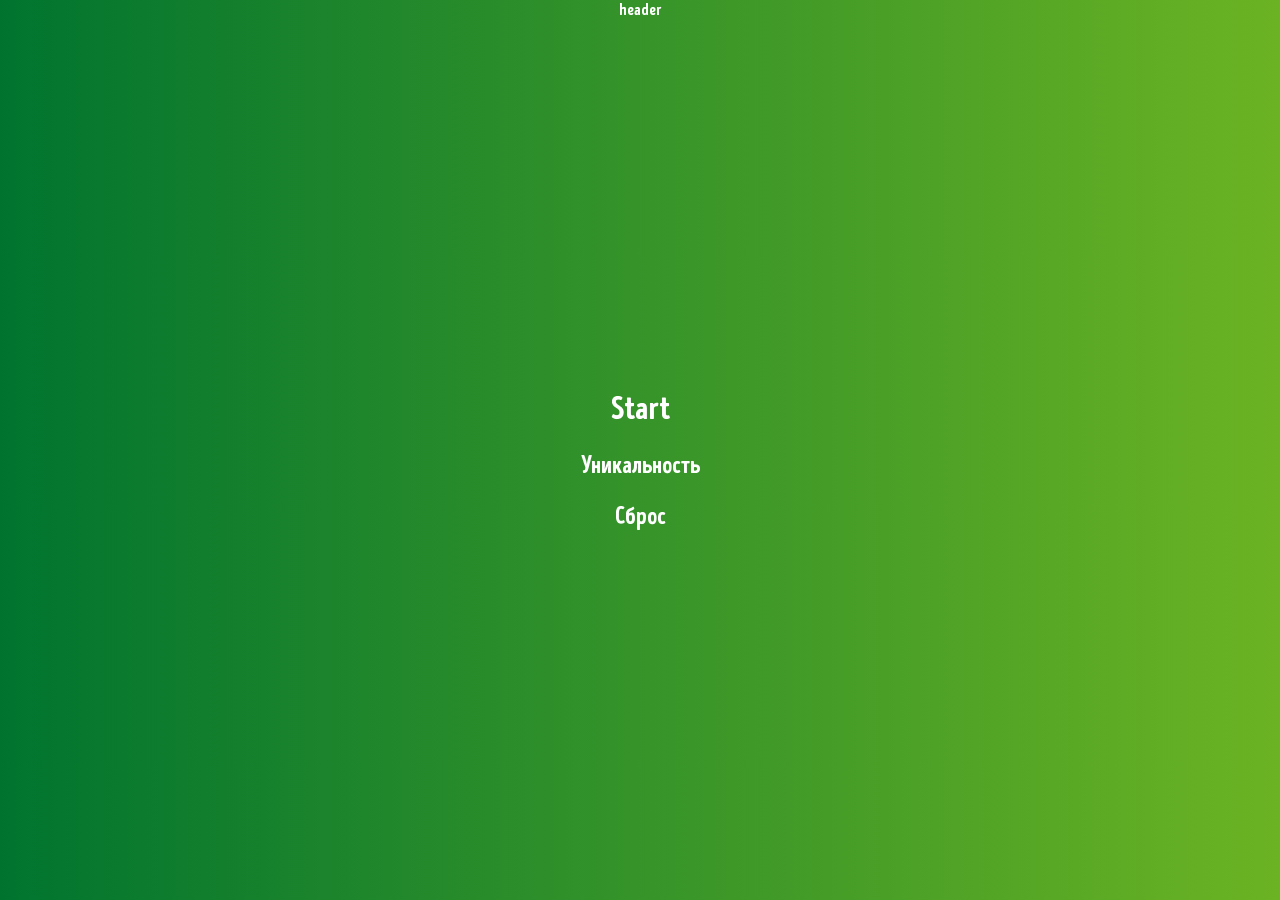
==== index.html @ 031769d1 "init" ====
<!doctype html>
<html lang="ru">
  <head>
    <meta charset="utf-8" />
    <link rel="icon" type="image/x-icon" href="./assets/img/favicon.ico" />
    <meta name="theme-color" content="#3ead5a" />
    <meta name="description" content="Dirol dental care мятные вкусы с заботой о полости рта" />
    <meta http-equiv="X-UA-Compatible" content="IE=edge" />
    <meta name="viewport" content="width=device-width, initial-scale=1.0" />
    <link rel="stylesheet" href="./assets/css/styles.min.css" />
    <title>Включи вкус Dirol</title>
  </head>
  <body class="body">
    <main class="main">
      <header class="header">header</header>
      <div class="container" style="margin: auto">
        <h1 style="margin: auto" onclick="window.quiz.set('imageVibe', 'Отличный вайб')">Start</h1>
        <h2 style="margin: auto" onclick="window.quiz.set('unique', true)">Уникальность</h2>
        <h2 style="margin: auto" onclick="window.quiz.reset()">Сброс</h2>
      </div>
    </main>

    <script src="./assets/js/scripts.js" type="module"></script>
  </body>
</html>
---- assets/css/styles.min.css ----
:root{--font: "intro-head-h-base-regular", sans-serif;--montserrat: "montserrat-regular", sans-serif;--white: #ffffff;--black: #282828;--grey: #898989;--red: #95282a;--invalid: #ff002b;--green: #3ead5a;--green-light: #92d051}@font-face{font-family:"intro-head-h-base-regular";src:url("../fonts/intro-head-h-base-regular.woff2") format("woff2"),url("../fonts/intro-head-h-base-regular.woff") format("woff");font-weight:normal;font-style:normal}@font-face{font-family:"montserrat-regular";src:url("../fonts/montserrat-regular.woff2") format("woff2"),url("../fonts/montserrat-regular.woff") format("woff");font-weight:400;font-style:normal}:root{font-synthesis:none;text-rendering:optimizeLegibility;-webkit-font-smoothing:antialiased;-moz-osx-font-smoothing:grayscale;outline:none;-webkit-tap-highlight-color:rgba(0,0,0,0);-webkit-backface-visibility:hidden;backface-visibility:hidden}*,*:before,*:after{padding:0;margin:0;-webkit-box-sizing:border-box;box-sizing:border-box}html{height:100%}body{-ms-scroll-chaining:none;overscroll-behavior:none;-webkit-overflow-scrolling:auto;position:relative;width:100%;height:100%;background:-webkit-gradient(linear, left top, right top, from(#00742f), to(#6bb323));background:linear-gradient(90deg, #00742f, #6bb323);color:var(--white);font-family:var(--font);font-weight:400;overflow-x:hidden;overflow-y:auto}html,body{-ms-touch-action:manipulation;touch-action:manipulation;-ms-scroll-chaining:none;overscroll-behavior:contain}.main{display:-webkit-box;display:-ms-flexbox;display:flex;-webkit-box-orient:vertical;-webkit-box-direction:normal;-ms-flex-direction:column;flex-direction:column;-webkit-box-pack:center;-ms-flex-pack:center;justify-content:center;-webkit-box-align:center;-ms-flex-align:center;align-items:center;-ms-flex-line-pack:center;align-content:center;height:auto;min-height:100%;margin:0 auto;position:relative;overflow:hidden;z-index:1}img{display:block;-o-object-fit:cover;object-fit:cover;-webkit-user-select:none;-moz-user-select:none;-ms-user-select:none;user-select:none}button{position:relative;border:none;cursor:pointer;background:none;color:inherit;-webkit-transition:.3s;transition:.3s}button:disabled{cursor:auto;pointer-events:none;opacity:.2}ul,ol,menu{list-style:none}a{color:inherit;text-decoration:none}.green{color:var(--green)}.green-light{color:var(--green-light)}.red{color:var(--red)}.container{display:-webkit-box;display:-ms-flexbox;display:flex;position:relative;width:100%;-webkit-box-orient:vertical;-webkit-box-direction:normal;-ms-flex-direction:column;flex-direction:column;-webkit-box-pack:start;-ms-flex-pack:start;justify-content:flex-start;-webkit-box-align:start;-ms-flex-align:start;align-items:flex-start;-ms-flex-line-pack:start;align-content:flex-start;gap:20px}
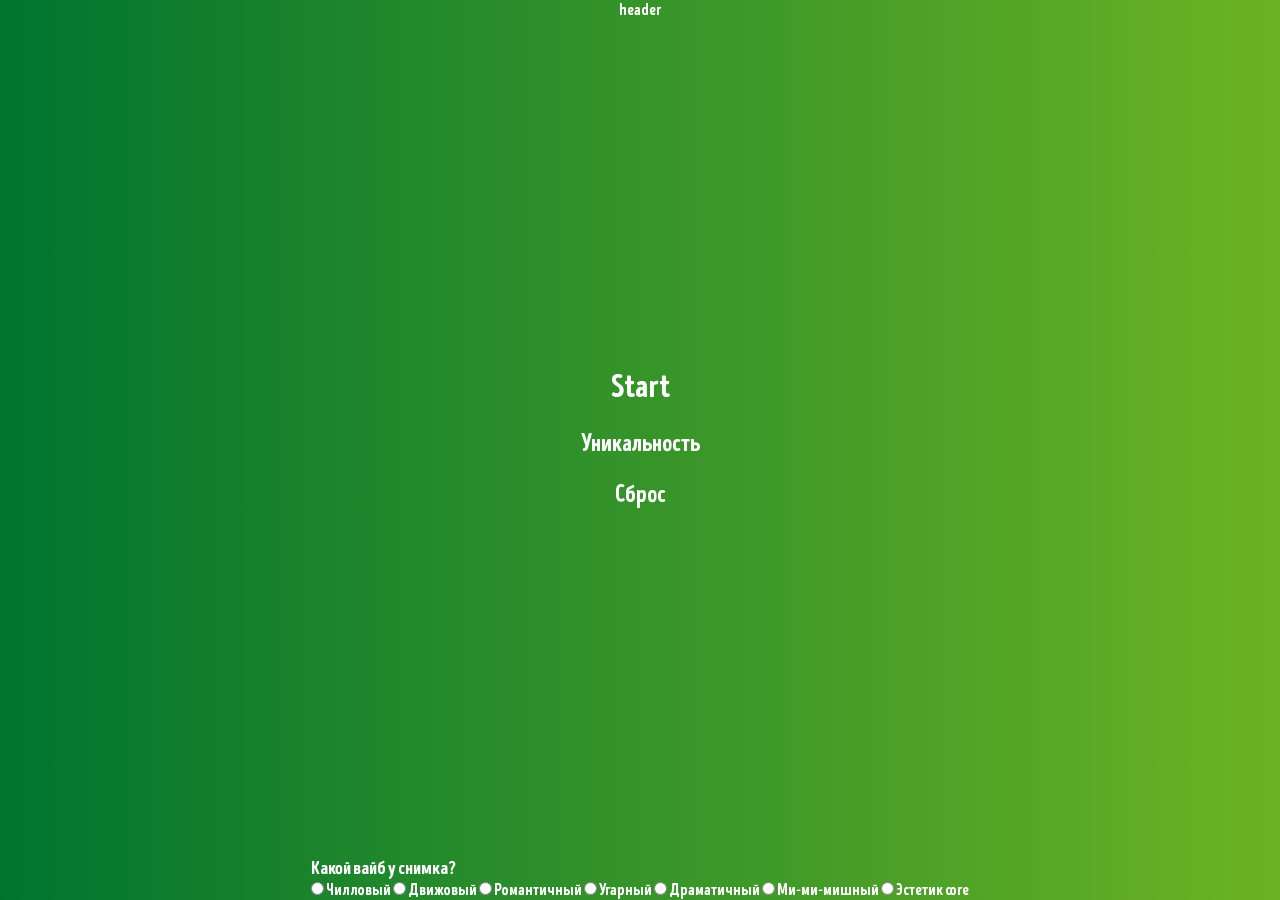
==== commit 2ab8ce43: "add quiz api documentation" ====
--- a/index.html
+++ b/index.html
@@ -18,6 +18,44 @@
         <h2 style="margin: auto" onclick="window.quiz.set('unique', true)">Уникальность</h2>
         <h2 style="margin: auto" onclick="window.quiz.reset()">Сброс</h2>
       </div>
+      <form class="quiz-question">
+        <h3>Какой вайб у снимка?</h3>
+
+        <label class="quiz-option">
+          <input type="radio" name="imageVibe" value="чилловый" onchange="window.quiz.set('imageVibe', this.value)" />
+          Чилловый
+        </label>
+
+        <label class="quiz-option">
+          <input type="radio" name="imageVibe" value="движовый" onchange="window.quiz.set('imageVibe', this.value)" />
+          Движовый
+        </label>
+
+        <label class="quiz-option">
+          <input type="radio" name="imageVibe" value="романтичный" onchange="window.quiz.set('imageVibe', this.value)" />
+          Романтичный
+        </label>
+
+        <label class="quiz-option">
+          <input type="radio" name="imageVibe" value="угарный" onchange="window.quiz.set('imageVibe', this.value)" />
+          Угарный
+        </label>
+
+        <label class="quiz-option">
+          <input type="radio" name="imageVibe" value="драматичный" onchange="window.quiz.set('imageVibe', this.value)" />
+          Драматичный
+        </label>
+
+        <label class="quiz-option">
+          <input type="radio" name="imageVibe" value="ми-ми-мишный" onchange="window.quiz.set('imageVibe', this.value)" />
+          Ми-ми-мишный
+        </label>
+
+        <label class="quiz-option">
+          <input type="radio" name="imageVibe" value="эстетик core" onchange="window.quiz.set('imageVibe', this.value)" />
+          Эстетик core
+        </label>
+      </form>
     </main>
 
     <script src="./assets/js/scripts.js" type="module"></script>
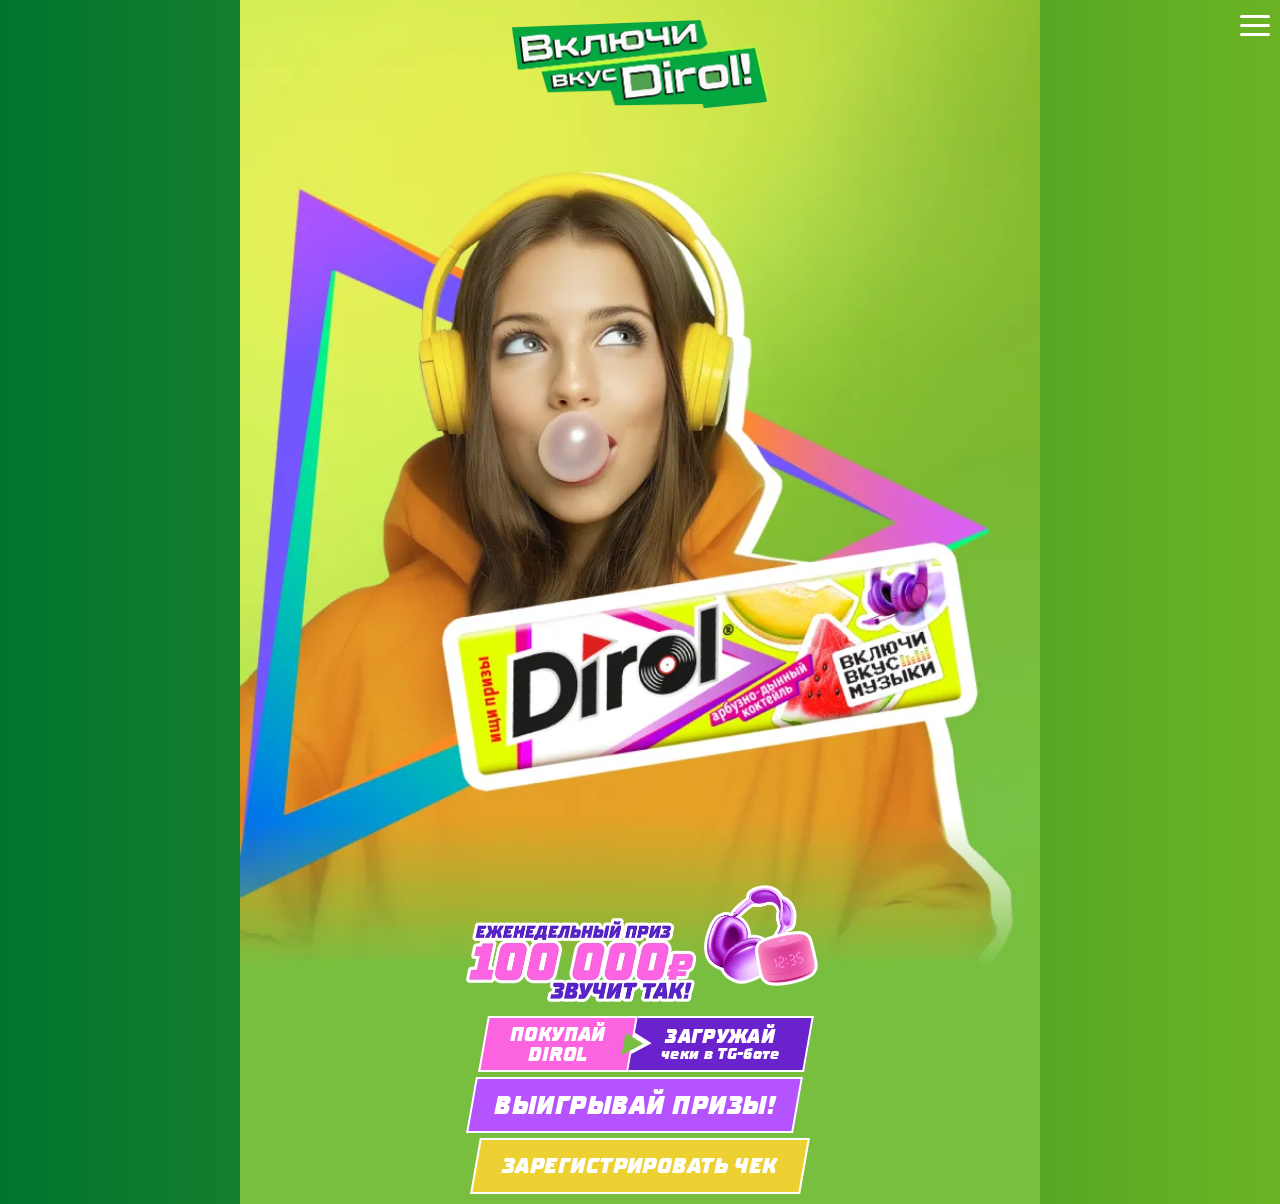
==== commit db03becf: "add main page" ====
--- a/index.html
+++ b/index.html
@@ -11,51 +11,53 @@
     <title>Включи вкус Dirol</title>
   </head>
   <body class="body">
+    <!--BURGER-->
+    <button class="burger">
+      <span>Меню бургер</span>
+    </button>
+
+    <nav class="navigation">
+      <header class="header" data-header>
+        <a href="./" class="logo"><img src="./assets/img/svg/logo.svg" alt="Dirol logo" /></a>
+        <h2 class="header-title">Меню</h2>
+      </header>
+      <ul class="menu">
+        <li><a href="./create-treck" class="menu__link">Сделать трек из фото</a></li>
+        <li><a href="#" class="menu__link">Загрузить чек</a></li>
+        <li><a href="./lk" class="menu__link">Личный кабинет</a></li>
+        <li><a href="./about" class="menu__link">Об акции</a></li>
+        <li><a href="./prizes" class="menu__link">Призы</a></li>
+        <li><a href="./winners" class="menu__link">Победители</a></li>
+        <li><a href="./help" class="menu__link">Помощь</a></li>
+      </ul>
+    </nav>
+
     <main class="main">
-      <header class="header">header</header>
-      <div class="container" style="margin: auto">
-        <h1 style="margin: auto" onclick="window.quiz.set('imageVibe', 'Отличный вайб')">Start</h1>
-        <h2 style="margin: auto" onclick="window.quiz.set('unique', true)">Уникальность</h2>
-        <h2 style="margin: auto" onclick="window.quiz.reset()">Сброс</h2>
-      </div>
-      <form class="quiz-question">
-        <h3>Какой вайб у снимка?</h3>
+      <section class="section section--hero">
+        <div class="container">
+          <div class="hero-images">
+            <h1 hidden>Включи вкус Dirol</h1>
+            <img src="./assets/img/hero/hero-title.webp" alt="Dirol title" class="hero-images__title" />
+            <img src="./assets/img/hero/hero-subtitle.webp" alt="Dirol title" class="hero-images__subtitle" />
+            <img src="./assets/img/hero/headphones.webp" alt="Dirol title" class="hero-images__headphones" />
+          </div>
 
-        <label class="quiz-option">
-          <input type="radio" name="imageVibe" value="чилловый" onchange="window.quiz.set('imageVibe', this.value)" />
-          Чилловый
-        </label>
-
-        <label class="quiz-option">
-          <input type="radio" name="imageVibe" value="движовый" onchange="window.quiz.set('imageVibe', this.value)" />
-          Движовый
-        </label>
-
-        <label class="quiz-option">
-          <input type="radio" name="imageVibe" value="романтичный" onchange="window.quiz.set('imageVibe', this.value)" />
-          Романтичный
-        </label>
-
-        <label class="quiz-option">
-          <input type="radio" name="imageVibe" value="угарный" onchange="window.quiz.set('imageVibe', this.value)" />
-          Угарный
-        </label>
-
-        <label class="quiz-option">
-          <input type="radio" name="imageVibe" value="драматичный" onchange="window.quiz.set('imageVibe', this.value)" />
-          Драматичный
-        </label>
-
-        <label class="quiz-option">
-          <input type="radio" name="imageVibe" value="ми-ми-мишный" onchange="window.quiz.set('imageVibe', this.value)" />
-          Ми-ми-мишный
-        </label>
-
-        <label class="quiz-option">
-          <input type="radio" name="imageVibe" value="эстетик core" onchange="window.quiz.set('imageVibe', this.value)" />
-          Эстетик core
-        </label>
-      </form>
+          <div class="hero-buttons">
+            <a href="#" class="hero-button hero-button--pink">
+              <b>Покупай<br />dirol</b>
+            </a>
+            <a href="#" class="hero-button hero-button--blue">
+              <span><b>Загружай</b><br />чеки в TG-боте</span>
+            </a>
+            <a href="#" class="hero-button hero-button--viola">
+              <strong>Выигрывай призы!</strong>
+            </a>
+            <a href="#" class="hero-button hero-button--yellow">
+              <strong>Зарегистрировать чек</strong>
+            </a>
+          </div>
+        </div>
+      </section>
     </main>
 
     <script src="./assets/js/scripts.js" type="module"></script>
--- a/assets/css/styles.min.css
+++ b/assets/css/styles.min.css
@@ -1 +1 @@
-:root{--font: "intro-head-h-base-regular", sans-serif;--montserrat: "montserrat-regular", sans-serif;--white: #ffffff;--black: #282828;--grey: #898989;--red: #95282a;--invalid: #ff002b;--green: #3ead5a;--green-light: #92d051}@font-face{font-family:"intro-head-h-base-regular";src:url("../fonts/intro-head-h-base-regular.woff2") format("woff2"),url("../fonts/intro-head-h-base-regular.woff") format("woff");font-weight:normal;font-style:normal}@font-face{font-family:"montserrat-regular";src:url("../fonts/montserrat-regular.woff2") format("woff2"),url("../fonts/montserrat-regular.woff") format("woff");font-weight:400;font-style:normal}:root{font-synthesis:none;text-rendering:optimizeLegibility;-webkit-font-smoothing:antialiased;-moz-osx-font-smoothing:grayscale;outline:none;-webkit-tap-highlight-color:rgba(0,0,0,0);-webkit-backface-visibility:hidden;backface-visibility:hidden}*,*:before,*:after{padding:0;margin:0;-webkit-box-sizing:border-box;box-sizing:border-box}html{height:100%}body{-ms-scroll-chaining:none;overscroll-behavior:none;-webkit-overflow-scrolling:auto;position:relative;width:100%;height:100%;background:-webkit-gradient(linear, left top, right top, from(#00742f), to(#6bb323));background:linear-gradient(90deg, #00742f, #6bb323);color:var(--white);font-family:var(--font);font-weight:400;overflow-x:hidden;overflow-y:auto}html,body{-ms-touch-action:manipulation;touch-action:manipulation;-ms-scroll-chaining:none;overscroll-behavior:contain}.main{display:-webkit-box;display:-ms-flexbox;display:flex;-webkit-box-orient:vertical;-webkit-box-direction:normal;-ms-flex-direction:column;flex-direction:column;-webkit-box-pack:center;-ms-flex-pack:center;justify-content:center;-webkit-box-align:center;-ms-flex-align:center;align-items:center;-ms-flex-line-pack:center;align-content:center;height:auto;min-height:100%;margin:0 auto;position:relative;overflow:hidden;z-index:1}img{display:block;-o-object-fit:cover;object-fit:cover;-webkit-user-select:none;-moz-user-select:none;-ms-user-select:none;user-select:none}button{position:relative;border:none;cursor:pointer;background:none;color:inherit;-webkit-transition:.3s;transition:.3s}button:disabled{cursor:auto;pointer-events:none;opacity:.2}ul,ol,menu{list-style:none}a{color:inherit;text-decoration:none}.green{color:var(--green)}.green-light{color:var(--green-light)}.red{color:var(--red)}.container{display:-webkit-box;display:-ms-flexbox;display:flex;position:relative;width:100%;-webkit-box-orient:vertical;-webkit-box-direction:normal;-ms-flex-direction:column;flex-direction:column;-webkit-box-pack:start;-ms-flex-pack:start;justify-content:flex-start;-webkit-box-align:start;-ms-flex-align:start;align-items:flex-start;-ms-flex-line-pack:start;align-content:flex-start;gap:20px}+:root{--font: 'intro-head-h-base-regular', sans-serif;--montserrat: 'montserrat-regular', sans-serif;--supermolot: 'supermolot', sans-serif;--white: #ffffff;--black: #282828;--grey: #898989;--red: #95282a;--invalid: #ff002b;--green: #3ead5a;--green-light: #92d051;--green-gradient: linear-gradient(90deg, #00742f, #6bb323)}@font-face{font-family:"intro-head-h-base-regular";src:url("../fonts/intro-head-h-base-regular.woff2") format("woff2"),url("../fonts/intro-head-h-base-regular.woff") format("woff");font-weight:normal;font-style:normal}@font-face{font-family:"montserrat-regular";src:url("../fonts/montserrat-regular.woff2") format("woff2"),url("../fonts/montserrat-regular.woff") format("woff");font-weight:400;font-style:normal}@font-face{font-family:"supermolot";src:url("../fonts/supermolot.woff2") format("woff2"),url("../fonts/supermolot.woff") format("woff");font-weight:900;font-style:normal}:root{font-synthesis:none;text-rendering:optimizeLegibility;-webkit-font-smoothing:antialiased;-moz-osx-font-smoothing:grayscale;outline:none;-webkit-tap-highlight-color:rgba(0,0,0,0);-webkit-backface-visibility:hidden;backface-visibility:hidden}*,*:before,*:after{padding:0;margin:0;-webkit-box-sizing:border-box;box-sizing:border-box}html{height:100%}body{-ms-scroll-chaining:none;overscroll-behavior:none;-webkit-overflow-scrolling:auto;position:relative;width:100%;height:100%;background:var(--green-gradient);color:var(--white);font-family:var(--font);font-weight:400;overflow-x:hidden;overflow-y:auto}html,body{-ms-touch-action:manipulation;touch-action:manipulation;-ms-scroll-chaining:none;overscroll-behavior:contain}.main{display:-webkit-box;display:-ms-flexbox;display:flex;-webkit-box-orient:vertical;-webkit-box-direction:normal;-ms-flex-direction:column;flex-direction:column;-webkit-box-pack:center;-ms-flex-pack:center;justify-content:center;-webkit-box-align:center;-ms-flex-align:center;align-items:center;-ms-flex-line-pack:center;align-content:center;height:auto;min-height:100%;margin:0 auto;position:relative;overflow:hidden;z-index:1}img{display:block;-o-object-fit:cover;object-fit:cover;-webkit-user-select:none;-moz-user-select:none;-ms-user-select:none;user-select:none}button{position:relative;border:none;cursor:pointer;background:none;color:inherit;-webkit-transition:.3s;transition:.3s}button:disabled{cursor:auto;pointer-events:none;opacity:.2}ul,ol,menu{list-style:none}a{color:inherit;text-decoration:none}.green{color:var(--green)}.green-light{color:var(--green-light)}.red{color:var(--red)}.section{display:block;width:100%;overflow:hidden}.container{display:-webkit-box;display:-ms-flexbox;display:flex;position:relative;width:100%;-webkit-box-orient:vertical;-webkit-box-direction:normal;-ms-flex-direction:column;flex-direction:column;-webkit-box-pack:start;-ms-flex-pack:start;justify-content:flex-start;-webkit-box-align:start;-ms-flex-align:start;align-items:flex-start;-ms-flex-line-pack:start;align-content:flex-start;gap:20px}h1{font-family:var(--supermolot);font-weight:900}.burger{display:-webkit-box;display:-ms-flexbox;display:flex;position:fixed;right:10px;top:10px;-webkit-box-pack:center;-ms-flex-pack:center;justify-content:center;-webkit-box-align:center;-ms-flex-align:center;align-items:center;-ms-flex-line-pack:center;align-content:center;width:30px;height:30px;font-size:0px;z-index:11}.burger span,.burger:before,.burger:after{width:100%;position:absolute;height:3px;border-radius:3px;background:var(--white);-webkit-transition:.6s;transition:.6s;opacity:1;z-index:1;will-change:transform}.burger:before,.burger:after{content:""}.burger span{-webkit-transform:translate(0px, 0px);-ms-transform:translate(0px, 0px);transform:translate(0px, 0px)}.burger:before{-webkit-transform:translate(0px, -9px) rotate(0deg);-ms-transform:translate(0px, -9px) rotate(0deg);transform:translate(0px, -9px) rotate(0deg)}.burger:after{-webkit-transform:translate(0px, 9px) rotate(0deg);-ms-transform:translate(0px, 9px) rotate(0deg);transform:translate(0px, 9px) rotate(0deg)}.burger.open span{-webkit-transform:translate(20px, 0px);-ms-transform:translate(20px, 0px);transform:translate(20px, 0px);opacity:0}.burger.open:before{width:70%;-webkit-transform:translate(0px, 0px) rotate(45deg);-ms-transform:translate(0px, 0px) rotate(45deg);transform:translate(0px, 0px) rotate(45deg)}.burger.open:after{width:70%;-webkit-transform:translate(0px, 0px) rotate(-45deg);-ms-transform:translate(0px, 0px) rotate(-45deg);transform:translate(0px, 0px) rotate(-45deg)}.header{display:-webkit-box;display:-ms-flexbox;display:flex;position:relative;top:0px;width:100%;-ms-flex-wrap:wrap;flex-wrap:wrap;-webkit-box-pack:center;-ms-flex-pack:center;justify-content:center;-webkit-box-align:center;-ms-flex-align:center;align-items:center;-ms-flex-line-pack:center;align-content:center;padding:40px 20px 0px 20px}.header:after{content:"";display:block;width:60px;height:40px;background:url("../img/svg/header-right.svg") no-repeat center center/cover;margin-left:auto}.logo{display:block;width:60px;height:auto;margin-right:auto}.logo img{width:50px;margin:auto}.header-title{font-size:30px;line-height:1.1;text-transform:uppercase;padding-top:.1em}.navigation{display:-webkit-box;display:-ms-flexbox;display:flex;-webkit-box-orient:vertical;-webkit-box-direction:normal;-ms-flex-direction:column;flex-direction:column;position:fixed;-webkit-box-align:start;-ms-flex-align:start;align-items:flex-start;width:100%;height:100vh;overflow-x:hidden;overflow-y:auto;scrollbar-width:none;-ms-overflow-style:none;top:0px;right:0px;background:var(--green-gradient);-webkit-transition:opacity .4s ease-in-out .3s;transition:opacity .4s ease-in-out .3s;padding:0px;z-index:0;opacity:0;pointer-events:none;z-index:10}.navigation .header{position:sticky}.navigation::-webkit-scrollbar{width:0px;height:0px;display:none}.navigation.open{opacity:1;pointer-events:all;-webkit-transition:opacity .4s ease-in-out 0s;transition:opacity .4s ease-in-out 0s}.menu{display:-webkit-box;display:-ms-flexbox;display:flex;z-index:2;padding:20px 20px 80px 20px;margin:auto;width:100%;height:auto;-ms-flex-wrap:nowrap;flex-wrap:nowrap;-webkit-box-orient:vertical;-webkit-box-direction:normal;-ms-flex-direction:column;flex-direction:column;-webkit-box-pack:center;-ms-flex-pack:center;justify-content:center;-webkit-box-align:center;-ms-flex-align:center;align-items:center;-ms-flex-line-pack:center;align-content:center;gap:20px;-webkit-transition:.6s;transition:.6s}.menu li{will-change:transform;-webkit-transition:.5s ease-out;transition:.5s ease-out;-webkit-transform:translate(0px, 50px);-ms-transform:translate(0px, 50px);transform:translate(0px, 50px);opacity:0}.menu li .menu__link{font-size:24px;text-align:center;text-transform:uppercase}.open .menu li{-webkit-transform:translate(0px, 0px);-ms-transform:translate(0px, 0px);transform:translate(0px, 0px);opacity:1}.open .menu li:nth-child(2){-webkit-transition:.5s ease-out .1s;transition:.5s ease-out .1s}.open .menu li:nth-child(3){-webkit-transition:.5s ease-out .15s;transition:.5s ease-out .15s}.open .menu li:nth-child(4){-webkit-transition:.5s ease-out .2s;transition:.5s ease-out .2s}.open .menu li:nth-child(5){-webkit-transition:.5s ease-out .25s;transition:.5s ease-out .25s}.open .menu li:nth-child(6){-webkit-transition:.5s ease-out .3s;transition:.5s ease-out .3s}.open .menu li:nth-child(7){-webkit-transition:.5s ease-out .35s;transition:.5s ease-out .35s}.section--hero{min-height:100svh;max-width:800px;background:#78bf40}.section--hero .container{height:100%;min-height:100svh;gap:0px}.hero-images{display:-webkit-box;display:-ms-flexbox;display:flex;position:relative;width:100%;min-height:70svh;-webkit-box-orient:vertical;-webkit-box-direction:normal;-ms-flex-direction:column;flex-direction:column;-webkit-box-pack:center;-ms-flex-pack:center;justify-content:center;-webkit-box-align:center;-ms-flex-align:center;align-items:center;-ms-flex-line-pack:center;align-content:center;background:url("../img/hero/hero.webp") no-repeat center top/cover}.hero-images:before{content:"";display:block;position:relative;width:100%;padding-top:127%}.hero-images img{position:absolute}.hero-images img.hero-images__title{width:256px;top:20px}.hero-images img.hero-images__subtitle{width:230px;bottom:14px;right:50%;-webkit-transform:translate(56px, 0px);-ms-transform:translate(56px, 0px);transform:translate(56px, 0px)}.hero-images img.hero-images__headphones{width:114px;bottom:30px;left:50%;-webkit-transform:translate(64px, 0px);-ms-transform:translate(64px, 0px);transform:translate(64px, 0px)}.hero-buttons{display:-webkit-box;display:-ms-flexbox;display:flex;position:relative;width:100%;max-width:375px;margin:auto;padding-bottom:10px;-ms-flex-wrap:wrap;flex-wrap:wrap;-webkit-box-pack:center;-ms-flex-pack:center;justify-content:center;-webkit-box-align:center;-ms-flex-align:center;align-items:center;-ms-flex-line-pack:center;align-content:center;gap:5px 0px}.hero-button{display:-webkit-inline-box;display:-ms-inline-flexbox;display:inline-flex;position:relative;width:auto;height:56px;-webkit-box-orient:vertical;-webkit-box-direction:normal;-ms-flex-direction:column;flex-direction:column;-webkit-box-pack:center;-ms-flex-pack:center;justify-content:center;-webkit-box-align:center;-ms-flex-align:center;align-items:center;-ms-flex-line-pack:center;align-content:center;background:#edd132;font-family:var(--supermolot);text-align:center;border:2px solid var(--white);-webkit-transform:skewX(-10deg);-ms-transform:skewX(-10deg);transform:skewX(-10deg)}.hero-button>span,.hero-button>b,.hero-button>strong{position:relative;-webkit-transform:skewX(10deg);-ms-transform:skewX(10deg);transform:skewX(10deg);letter-spacing:.02em}.hero-button span{font-size:16px;line-height:1;text-transform:none}.hero-button b,.hero-button strong{text-transform:uppercase;font-size:20px;line-height:1}.hero-button strong{font-size:22px}.hero-button.hero-button--pink{background:#fc63e1;padding:0px 25px;margin-left:12px}.hero-button.hero-button--blue{background:#6a23cc;padding:0px 28px;border-left:none}.hero-button.hero-button--blue:before{content:"";position:absolute;width:32px;height:24px;left:0px;top:50%;-webkit-transform:translate(-13px, -50%) skewX(17deg);-ms-transform:translate(-13px, -50%) skewX(17deg);transform:translate(-13px, -50%) skewX(17deg);background:url("../img/svg/hero-separator.svg") no-repeat center center/cover}.hero-button.hero-button--viola{background:#b553ff;padding:0px 21px;left:-5px}.hero-button.hero-button--viola strong{font-size:26px}.hero-button.hero-button--yellow{padding:0px 25px}
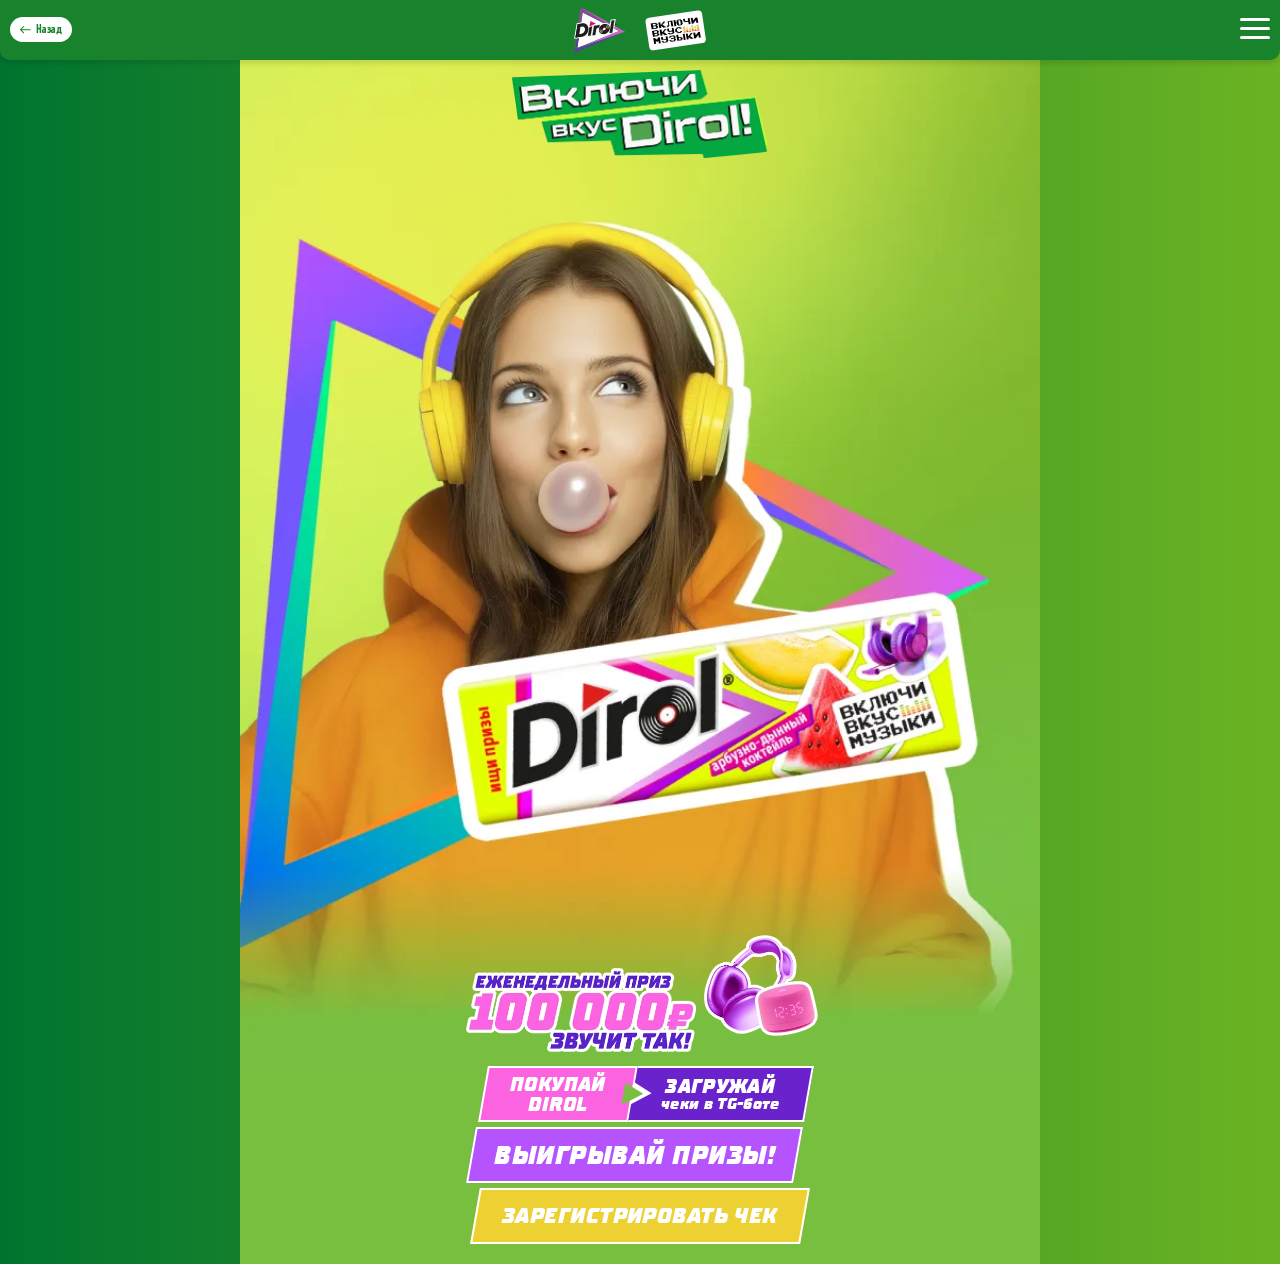
==== commit a9ca7461: "add new header" ====
--- a/index.html
+++ b/index.html
@@ -11,16 +11,18 @@
     <title>Включи вкус Dirol</title>
   </head>
   <body class="body">
-    <!--BURGER-->
-    <button class="burger">
-      <span>Меню бургер</span>
-    </button>
+    <!--PRELOADER-->
+    <div class="preloader"></div>
 
+    <!--HEADER-->
+    <header class="header" data-header>
+      <a href="./" class="go-back"><span>Назад</span></a>
+      <a href="./" class="logo"><img src="./assets/img/svg/logo.svg" alt="Dirol logo" /></a>
+      <a href="./" class="logo"><img src="./assets/img/svg/logo-music.svg" alt="Dirol logo" /></a>
+    </header>
+
+    <!--NAVIGATION-->
     <nav class="navigation">
-      <header class="header" data-header>
-        <a href="./" class="logo"><img src="./assets/img/svg/logo.svg" alt="Dirol logo" /></a>
-        <h2 class="header-title">Меню</h2>
-      </header>
       <ul class="menu">
         <li><a href="./create-treck" class="menu__link">Сделать трек из фото</a></li>
         <li><a href="#" class="menu__link">Загрузить чек</a></li>
@@ -32,6 +34,12 @@
       </ul>
     </nav>
 
+    <!--BURGER BUTTON-->
+    <button class="burger">
+      <span>Меню бургер</span>
+    </button>
+
+    <!--MAIN-->
     <main class="main">
       <section class="section section--hero">
         <div class="container">
--- a/assets/css/styles.min.css
+++ b/assets/css/styles.min.css
@@ -1 +1 @@
-:root{--font: 'intro-head-h-base-regular', sans-serif;--montserrat: 'montserrat-regular', sans-serif;--supermolot: 'supermolot', sans-serif;--white: #ffffff;--black: #282828;--grey: #898989;--red: #95282a;--invalid: #ff002b;--green: #3ead5a;--green-light: #92d051;--green-gradient: linear-gradient(90deg, #00742f, #6bb323)}@font-face{font-family:"intro-head-h-base-regular";src:url("../fonts/intro-head-h-base-regular.woff2") format("woff2"),url("../fonts/intro-head-h-base-regular.woff") format("woff");font-weight:normal;font-style:normal}@font-face{font-family:"montserrat-regular";src:url("../fonts/montserrat-regular.woff2") format("woff2"),url("../fonts/montserrat-regular.woff") format("woff");font-weight:400;font-style:normal}@font-face{font-family:"supermolot";src:url("../fonts/supermolot.woff2") format("woff2"),url("../fonts/supermolot.woff") format("woff");font-weight:900;font-style:normal}:root{font-synthesis:none;text-rendering:optimizeLegibility;-webkit-font-smoothing:antialiased;-moz-osx-font-smoothing:grayscale;outline:none;-webkit-tap-highlight-color:rgba(0,0,0,0);-webkit-backface-visibility:hidden;backface-visibility:hidden}*,*:before,*:after{padding:0;margin:0;-webkit-box-sizing:border-box;box-sizing:border-box}html{height:100%}body{-ms-scroll-chaining:none;overscroll-behavior:none;-webkit-overflow-scrolling:auto;position:relative;width:100%;height:100%;background:var(--green-gradient);color:var(--white);font-family:var(--font);font-weight:400;overflow-x:hidden;overflow-y:auto}html,body{-ms-touch-action:manipulation;touch-action:manipulation;-ms-scroll-chaining:none;overscroll-behavior:contain}.main{display:-webkit-box;display:-ms-flexbox;display:flex;-webkit-box-orient:vertical;-webkit-box-direction:normal;-ms-flex-direction:column;flex-direction:column;-webkit-box-pack:center;-ms-flex-pack:center;justify-content:center;-webkit-box-align:center;-ms-flex-align:center;align-items:center;-ms-flex-line-pack:center;align-content:center;height:auto;min-height:100%;margin:0 auto;position:relative;overflow:hidden;z-index:1}img{display:block;-o-object-fit:cover;object-fit:cover;-webkit-user-select:none;-moz-user-select:none;-ms-user-select:none;user-select:none}button{position:relative;border:none;cursor:pointer;background:none;color:inherit;-webkit-transition:.3s;transition:.3s}button:disabled{cursor:auto;pointer-events:none;opacity:.2}ul,ol,menu{list-style:none}a{color:inherit;text-decoration:none}.green{color:var(--green)}.green-light{color:var(--green-light)}.red{color:var(--red)}.section{display:block;width:100%;overflow:hidden}.container{display:-webkit-box;display:-ms-flexbox;display:flex;position:relative;width:100%;-webkit-box-orient:vertical;-webkit-box-direction:normal;-ms-flex-direction:column;flex-direction:column;-webkit-box-pack:start;-ms-flex-pack:start;justify-content:flex-start;-webkit-box-align:start;-ms-flex-align:start;align-items:flex-start;-ms-flex-line-pack:start;align-content:flex-start;gap:20px}h1{font-family:var(--supermolot);font-weight:900}.burger{display:-webkit-box;display:-ms-flexbox;display:flex;position:fixed;right:10px;top:10px;-webkit-box-pack:center;-ms-flex-pack:center;justify-content:center;-webkit-box-align:center;-ms-flex-align:center;align-items:center;-ms-flex-line-pack:center;align-content:center;width:30px;height:30px;font-size:0px;z-index:11}.burger span,.burger:before,.burger:after{width:100%;position:absolute;height:3px;border-radius:3px;background:var(--white);-webkit-transition:.6s;transition:.6s;opacity:1;z-index:1;will-change:transform}.burger:before,.burger:after{content:""}.burger span{-webkit-transform:translate(0px, 0px);-ms-transform:translate(0px, 0px);transform:translate(0px, 0px)}.burger:before{-webkit-transform:translate(0px, -9px) rotate(0deg);-ms-transform:translate(0px, -9px) rotate(0deg);transform:translate(0px, -9px) rotate(0deg)}.burger:after{-webkit-transform:translate(0px, 9px) rotate(0deg);-ms-transform:translate(0px, 9px) rotate(0deg);transform:translate(0px, 9px) rotate(0deg)}.burger.open span{-webkit-transform:translate(20px, 0px);-ms-transform:translate(20px, 0px);transform:translate(20px, 0px);opacity:0}.burger.open:before{width:70%;-webkit-transform:translate(0px, 0px) rotate(45deg);-ms-transform:translate(0px, 0px) rotate(45deg);transform:translate(0px, 0px) rotate(45deg)}.burger.open:after{width:70%;-webkit-transform:translate(0px, 0px) rotate(-45deg);-ms-transform:translate(0px, 0px) rotate(-45deg);transform:translate(0px, 0px) rotate(-45deg)}.header{display:-webkit-box;display:-ms-flexbox;display:flex;position:relative;top:0px;width:100%;-ms-flex-wrap:wrap;flex-wrap:wrap;-webkit-box-pack:center;-ms-flex-pack:center;justify-content:center;-webkit-box-align:center;-ms-flex-align:center;align-items:center;-ms-flex-line-pack:center;align-content:center;padding:40px 20px 0px 20px}.header:after{content:"";display:block;width:60px;height:40px;background:url("../img/svg/header-right.svg") no-repeat center center/cover;margin-left:auto}.logo{display:block;width:60px;height:auto;margin-right:auto}.logo img{width:50px;margin:auto}.header-title{font-size:30px;line-height:1.1;text-transform:uppercase;padding-top:.1em}.navigation{display:-webkit-box;display:-ms-flexbox;display:flex;-webkit-box-orient:vertical;-webkit-box-direction:normal;-ms-flex-direction:column;flex-direction:column;position:fixed;-webkit-box-align:start;-ms-flex-align:start;align-items:flex-start;width:100%;height:100vh;overflow-x:hidden;overflow-y:auto;scrollbar-width:none;-ms-overflow-style:none;top:0px;right:0px;background:var(--green-gradient);-webkit-transition:opacity .4s ease-in-out .3s;transition:opacity .4s ease-in-out .3s;padding:0px;z-index:0;opacity:0;pointer-events:none;z-index:10}.navigation .header{position:sticky}.navigation::-webkit-scrollbar{width:0px;height:0px;display:none}.navigation.open{opacity:1;pointer-events:all;-webkit-transition:opacity .4s ease-in-out 0s;transition:opacity .4s ease-in-out 0s}.menu{display:-webkit-box;display:-ms-flexbox;display:flex;z-index:2;padding:20px 20px 80px 20px;margin:auto;width:100%;height:auto;-ms-flex-wrap:nowrap;flex-wrap:nowrap;-webkit-box-orient:vertical;-webkit-box-direction:normal;-ms-flex-direction:column;flex-direction:column;-webkit-box-pack:center;-ms-flex-pack:center;justify-content:center;-webkit-box-align:center;-ms-flex-align:center;align-items:center;-ms-flex-line-pack:center;align-content:center;gap:20px;-webkit-transition:.6s;transition:.6s}.menu li{will-change:transform;-webkit-transition:.5s ease-out;transition:.5s ease-out;-webkit-transform:translate(0px, 50px);-ms-transform:translate(0px, 50px);transform:translate(0px, 50px);opacity:0}.menu li .menu__link{font-size:24px;text-align:center;text-transform:uppercase}.open .menu li{-webkit-transform:translate(0px, 0px);-ms-transform:translate(0px, 0px);transform:translate(0px, 0px);opacity:1}.open .menu li:nth-child(2){-webkit-transition:.5s ease-out .1s;transition:.5s ease-out .1s}.open .menu li:nth-child(3){-webkit-transition:.5s ease-out .15s;transition:.5s ease-out .15s}.open .menu li:nth-child(4){-webkit-transition:.5s ease-out .2s;transition:.5s ease-out .2s}.open .menu li:nth-child(5){-webkit-transition:.5s ease-out .25s;transition:.5s ease-out .25s}.open .menu li:nth-child(6){-webkit-transition:.5s ease-out .3s;transition:.5s ease-out .3s}.open .menu li:nth-child(7){-webkit-transition:.5s ease-out .35s;transition:.5s ease-out .35s}.section--hero{min-height:100svh;max-width:800px;background:#78bf40}.section--hero .container{height:100%;min-height:100svh;gap:0px}.hero-images{display:-webkit-box;display:-ms-flexbox;display:flex;position:relative;width:100%;min-height:70svh;-webkit-box-orient:vertical;-webkit-box-direction:normal;-ms-flex-direction:column;flex-direction:column;-webkit-box-pack:center;-ms-flex-pack:center;justify-content:center;-webkit-box-align:center;-ms-flex-align:center;align-items:center;-ms-flex-line-pack:center;align-content:center;background:url("../img/hero/hero.webp") no-repeat center top/cover}.hero-images:before{content:"";display:block;position:relative;width:100%;padding-top:127%}.hero-images img{position:absolute}.hero-images img.hero-images__title{width:256px;top:20px}.hero-images img.hero-images__subtitle{width:230px;bottom:14px;right:50%;-webkit-transform:translate(56px, 0px);-ms-transform:translate(56px, 0px);transform:translate(56px, 0px)}.hero-images img.hero-images__headphones{width:114px;bottom:30px;left:50%;-webkit-transform:translate(64px, 0px);-ms-transform:translate(64px, 0px);transform:translate(64px, 0px)}.hero-buttons{display:-webkit-box;display:-ms-flexbox;display:flex;position:relative;width:100%;max-width:375px;margin:auto;padding-bottom:10px;-ms-flex-wrap:wrap;flex-wrap:wrap;-webkit-box-pack:center;-ms-flex-pack:center;justify-content:center;-webkit-box-align:center;-ms-flex-align:center;align-items:center;-ms-flex-line-pack:center;align-content:center;gap:5px 0px}.hero-button{display:-webkit-inline-box;display:-ms-inline-flexbox;display:inline-flex;position:relative;width:auto;height:56px;-webkit-box-orient:vertical;-webkit-box-direction:normal;-ms-flex-direction:column;flex-direction:column;-webkit-box-pack:center;-ms-flex-pack:center;justify-content:center;-webkit-box-align:center;-ms-flex-align:center;align-items:center;-ms-flex-line-pack:center;align-content:center;background:#edd132;font-family:var(--supermolot);text-align:center;border:2px solid var(--white);-webkit-transform:skewX(-10deg);-ms-transform:skewX(-10deg);transform:skewX(-10deg)}.hero-button>span,.hero-button>b,.hero-button>strong{position:relative;-webkit-transform:skewX(10deg);-ms-transform:skewX(10deg);transform:skewX(10deg);letter-spacing:.02em}.hero-button span{font-size:16px;line-height:1;text-transform:none}.hero-button b,.hero-button strong{text-transform:uppercase;font-size:20px;line-height:1}.hero-button strong{font-size:22px}.hero-button.hero-button--pink{background:#fc63e1;padding:0px 25px;margin-left:12px}.hero-button.hero-button--blue{background:#6a23cc;padding:0px 28px;border-left:none}.hero-button.hero-button--blue:before{content:"";position:absolute;width:32px;height:24px;left:0px;top:50%;-webkit-transform:translate(-13px, -50%) skewX(17deg);-ms-transform:translate(-13px, -50%) skewX(17deg);transform:translate(-13px, -50%) skewX(17deg);background:url("../img/svg/hero-separator.svg") no-repeat center center/cover}.hero-button.hero-button--viola{background:#b553ff;padding:0px 21px;left:-5px}.hero-button.hero-button--viola strong{font-size:26px}.hero-button.hero-button--yellow{padding:0px 25px}+:root{--font: 'intro-head-h-base-regular', sans-serif;--montserrat: 'montserrat-regular', sans-serif;--supermolot: 'supermolot', sans-serif;--white: #ffffff;--black: #282828;--grey: #898989;--red: #95282a;--invalid: #ff0000;--green-dark: #19822c;--green: #3ead5a;--green-light: #92d051;--violet: #cc63ce;--violet-dark: #633187;--green-gradient: linear-gradient(90deg, #00742f, #6bb323)}.preloader{display:-webkit-box;display:-ms-flexbox;display:flex;position:fixed;left:0px;top:0px;width:100%;height:100%;min-height:100dvh;-ms-flex-wrap:wrap;flex-wrap:wrap;-webkit-box-pack:center;-ms-flex-pack:center;justify-content:center;-webkit-box-align:center;-ms-flex-align:center;align-items:center;-ms-flex-line-pack:center;align-content:center;background:var(--green-gradient);z-index:1000;opacity:1;visibility:visible;pointer-events:all;-webkit-transition:opacity .6s ease-out,visibility .6s ease-out;transition:opacity .6s ease-out,visibility .6s ease-out}.preloader:before{content:"";display:block;width:50px;height:50px;border-radius:50px;border-left:5px solid var(--white);border-right:5px solid rgba(0,0,0,0);border-top:5px solid var(--white);border-bottom:5px solid rgba(0,0,0,0);-webkit-animation:spin .4s linear infinite;animation:spin .4s linear infinite}.preloader.hidden{opacity:0;visibility:hidden;pointer-events:none}@font-face{font-family:"intro-head-h-base-regular";src:url("../fonts/intro-head-h-base-regular.woff2") format("woff2"),url("../fonts/intro-head-h-base-regular.woff") format("woff");font-weight:normal;font-style:normal}@font-face{font-family:"montserrat-regular";src:url("../fonts/montserrat-regular.woff2") format("woff2"),url("../fonts/montserrat-regular.woff") format("woff");font-weight:400;font-style:normal}@font-face{font-family:"supermolot";src:url("../fonts/supermolot.woff2") format("woff2"),url("../fonts/supermolot.woff") format("woff");font-weight:900;font-style:normal}:root{font-synthesis:none;text-rendering:optimizeLegibility;-webkit-font-smoothing:antialiased;-moz-osx-font-smoothing:grayscale;outline:none;-webkit-tap-highlight-color:rgba(0,0,0,0);-webkit-backface-visibility:hidden;backface-visibility:hidden;overscroll-behavior-y:none}*,*:before,*:after{padding:0;margin:0;-webkit-box-sizing:border-box;box-sizing:border-box}html{height:100%}body{overscroll-behavior-y:none;-webkit-overflow-scrolling:auto;position:relative;width:100%;height:100%;background:var(--green-gradient);color:var(--white);font-family:var(--font);font-weight:400;overflow-x:hidden;overflow-y:auto}html,body{-ms-touch-action:manipulation;touch-action:manipulation;-ms-scroll-chaining:none;overscroll-behavior:contain}.main{display:-webkit-box;display:-ms-flexbox;display:flex;-webkit-box-orient:vertical;-webkit-box-direction:normal;-ms-flex-direction:column;flex-direction:column;-webkit-box-pack:center;-ms-flex-pack:center;justify-content:center;-webkit-box-align:center;-ms-flex-align:center;align-items:center;-ms-flex-line-pack:center;align-content:center;height:auto;min-height:100%;margin:0 auto;position:relative;overflow:hidden;z-index:1}img{display:block;-o-object-fit:cover;object-fit:cover;-webkit-user-select:none;-moz-user-select:none;-ms-user-select:none;user-select:none}button{position:relative;border:none;cursor:pointer;background:none;color:inherit;-webkit-transition:.3s;transition:.3s}button:disabled{cursor:auto;pointer-events:none;opacity:.2}ul,ol,menu{list-style:none}a{color:inherit;text-decoration:none}.green{color:var(--green)}.green-light{color:var(--green-light)}.red{color:var(--red)}.section{display:block;width:100%;overflow:hidden}.container{display:-webkit-box;display:-ms-flexbox;display:flex;position:relative;width:100%;-webkit-box-orient:vertical;-webkit-box-direction:normal;-ms-flex-direction:column;flex-direction:column;-webkit-box-pack:start;-ms-flex-pack:start;justify-content:flex-start;-webkit-box-align:start;-ms-flex-align:start;align-items:flex-start;-ms-flex-line-pack:start;align-content:flex-start;gap:20px}.close-app{display:block;width:18px;height:18px;position:absolute;right:10px;top:10px;cursor:pointer;background:url("../img/svg/close.svg") no-repeat center center/cover;z-index:15}.custom-scrollbar{-webkit-overflow-scrolling:touch;scroll-behavior:smooth;display:block;width:100%;position:relative;max-height:294px;overflow-x:hidden;overflow-y:auto}.custom-scrollbar *{-ms-scroll-chaining:none;overscroll-behavior:none}.custom-scrollbar.simplebar-scrollable-y{padding-right:16px}.simplebar-track.simplebar-vertical{width:6px;border-radius:3px;background:#dfdfdf}.simplebar-scrollbar:before{background-color:#fff;width:6px;left:0px;right:0px;top:0px;bottom:0px;opacity:1 !important;border-radius:3px}.title{display:block;width:100%;text-align:center;font-size:30px;line-height:1.1;text-transform:uppercase;padding-top:.1em}@media(max-width: 374px){.title{font-size:28px}}@-webkit-keyframes spin{from{-webkit-transform:rotate(0deg);transform:rotate(0deg)}to{-webkit-transform:rotate(360deg);transform:rotate(360deg)}}@keyframes spin{from{-webkit-transform:rotate(0deg);transform:rotate(0deg)}to{-webkit-transform:rotate(360deg);transform:rotate(360deg)}}@-webkit-keyframes float{0%{-webkit-transform:translateY(0%);transform:translateY(0%)}50%{-webkit-transform:translateY(-10%);transform:translateY(-10%)}100%{-webkit-transform:translateY(0%);transform:translateY(0%)}}@keyframes float{0%{-webkit-transform:translateY(0%);transform:translateY(0%)}50%{-webkit-transform:translateY(-10%);transform:translateY(-10%)}100%{-webkit-transform:translateY(0%);transform:translateY(0%)}}.spin{-webkit-animation:spin 2s linear infinite;animation:spin 2s linear infinite}.move{-webkit-animation:float 3s ease-in-out infinite;animation:float 3s ease-in-out infinite}.header{display:-webkit-box;display:-ms-flexbox;display:flex;position:fixed;top:0px;left:0px;border-radius:0px 0px 10px 10px;-webkit-box-shadow:0px 4px 4px rgba(0,0,0,.1);box-shadow:0px 4px 4px rgba(0,0,0,.1);background:var(--green-dark);width:100%;height:60px;-ms-flex-wrap:wrap;flex-wrap:wrap;-webkit-box-pack:center;-ms-flex-pack:center;justify-content:center;-webkit-box-align:center;-ms-flex-align:center;align-items:center;-ms-flex-line-pack:center;align-content:center;padding:0px 10px;z-index:10;gap:20px}.logo{display:block}.burger{display:-webkit-box;display:-ms-flexbox;display:flex;position:fixed;right:10px;top:13px;-webkit-box-pack:center;-ms-flex-pack:center;justify-content:center;-webkit-box-align:center;-ms-flex-align:center;align-items:center;-ms-flex-line-pack:center;align-content:center;width:30px;height:30px;font-size:0px;z-index:11}.burger span,.burger:before,.burger:after{width:100%;position:absolute;height:3px;border-radius:3px;background:var(--white);-webkit-transition:.6s;transition:.6s;opacity:1;z-index:1;will-change:transform}.burger:before,.burger:after{content:""}.burger span{-webkit-transform:translate(0px, 0px);-ms-transform:translate(0px, 0px);transform:translate(0px, 0px)}.burger:before{-webkit-transform:translate(0px, -9px) rotate(0deg);-ms-transform:translate(0px, -9px) rotate(0deg);transform:translate(0px, -9px) rotate(0deg)}.burger:after{-webkit-transform:translate(0px, 9px) rotate(0deg);-ms-transform:translate(0px, 9px) rotate(0deg);transform:translate(0px, 9px) rotate(0deg)}.burger.open span{-webkit-transform:translate(20px, 0px);-ms-transform:translate(20px, 0px);transform:translate(20px, 0px);opacity:0}.burger.open:before{-webkit-transform:translate(0px, 0px) rotate(45deg);-ms-transform:translate(0px, 0px) rotate(45deg);transform:translate(0px, 0px) rotate(45deg)}.burger.open:after{-webkit-transform:translate(0px, 0px) rotate(-45deg);-ms-transform:translate(0px, 0px) rotate(-45deg);transform:translate(0px, 0px) rotate(-45deg)}.navigation{display:-webkit-box;display:-ms-flexbox;display:flex;-webkit-box-orient:vertical;-webkit-box-direction:normal;-ms-flex-direction:column;flex-direction:column;position:fixed;-webkit-box-align:start;-ms-flex-align:start;align-items:flex-start;width:100%;height:100vh;overflow-x:hidden;overflow-y:auto;scrollbar-width:none;-ms-overflow-style:none;top:0px;right:0px;background:var(--green-gradient);-webkit-transition:opacity .4s ease-in-out .3s;transition:opacity .4s ease-in-out .3s;padding:0px;z-index:0;opacity:0;pointer-events:none;z-index:10}.navigation .header{position:sticky}.navigation::-webkit-scrollbar{width:0px;height:0px;display:none}.navigation.open{opacity:1;pointer-events:all;-webkit-transition:opacity .4s ease-in-out 0s;transition:opacity .4s ease-in-out 0s}.menu{display:-webkit-box;display:-ms-flexbox;display:flex;z-index:2;padding:60px 20px 120px 20px;margin:auto;width:100%;height:auto;-ms-flex-wrap:nowrap;flex-wrap:nowrap;-webkit-box-orient:vertical;-webkit-box-direction:normal;-ms-flex-direction:column;flex-direction:column;-webkit-box-pack:center;-ms-flex-pack:center;justify-content:center;-webkit-box-align:center;-ms-flex-align:center;align-items:center;-ms-flex-line-pack:center;align-content:center;gap:20px;-webkit-transition:.6s;transition:.6s}.menu li{will-change:transform;-webkit-transition:.5s ease-out;transition:.5s ease-out;-webkit-transform:translate(0px, 50px);-ms-transform:translate(0px, 50px);transform:translate(0px, 50px);opacity:0}.menu li .menu__link{font-size:24px;text-align:center;text-transform:uppercase}.open .menu li{-webkit-transform:translate(0px, 0px);-ms-transform:translate(0px, 0px);transform:translate(0px, 0px);opacity:1}.open .menu li:nth-child(2){-webkit-transition:.5s ease-out .1s;transition:.5s ease-out .1s}.open .menu li:nth-child(3){-webkit-transition:.5s ease-out .15s;transition:.5s ease-out .15s}.open .menu li:nth-child(4){-webkit-transition:.5s ease-out .2s;transition:.5s ease-out .2s}.open .menu li:nth-child(5){-webkit-transition:.5s ease-out .25s;transition:.5s ease-out .25s}.open .menu li:nth-child(6){-webkit-transition:.5s ease-out .3s;transition:.5s ease-out .3s}.open .menu li:nth-child(7){-webkit-transition:.5s ease-out .35s;transition:.5s ease-out .35s}.go-back{display:-webkit-inline-box;display:-ms-inline-flexbox;display:inline-flex;position:absolute;left:10px;top:17px;width:auto;-ms-flex-wrap:wrap;flex-wrap:wrap;-webkit-box-pack:center;-ms-flex-pack:center;justify-content:center;-webkit-box-align:center;-ms-flex-align:center;align-items:center;-ms-flex-line-pack:center;align-content:center;gap:5px;padding:6px 10px;background:var(--white);border-radius:20px}.go-back span{font-size:12px;line-height:1;color:var(--green-dark);padding-top:.1em}.go-back:before{content:"";width:11px;height:8px;background:url("../img/svg/go-back.svg") no-repeat center center}.buttons{display:-webkit-box;display:-ms-flexbox;display:flex;position:relative;width:100%;-ms-flex-wrap:wrap;flex-wrap:wrap;-webkit-box-pack:center;-ms-flex-pack:center;justify-content:center;-webkit-box-align:center;-ms-flex-align:center;align-items:center;-ms-flex-line-pack:center;align-content:center;gap:10px}.button{display:-webkit-inline-box;display:-ms-inline-flexbox;display:inline-flex;position:relative;width:auto;-webkit-box-pack:center;-ms-flex-pack:center;justify-content:center;-webkit-box-align:center;-ms-flex-align:center;align-items:center;-ms-flex-line-pack:center;align-content:center;gap:10px;border:1px solid var(--white);border-radius:10px;padding:8px 16px}.button span{font-size:16px;line-height:1.1;padding-top:.2em;text-transform:uppercase;letter-spacing:.02em}.form{display:-webkit-box;display:-ms-flexbox;display:flex;position:relative;width:100%;-ms-flex-wrap:wrap;flex-wrap:wrap;-webkit-box-pack:center;-ms-flex-pack:center;justify-content:center;-webkit-box-align:center;-ms-flex-align:center;align-items:center;-ms-flex-line-pack:center;align-content:center;gap:10px 5px}.form.form--filters{gap:8px}.form.form--filters .radio+span{background:rgba(0,0,0,0);color:var(--white);padding:6.5px 14px;padding-top:calc(6px + .182em);border-radius:50px;border:1px solid var(--white)}.form.form--filters .radio:checked+span{background:var(--white);color:var(--violet-dark)}.label{position:relative;-webkit-box-flex:1;-ms-flex:1;flex:1}.radio{display:none}.radio+span{display:-webkit-box;display:-ms-flexbox;display:flex;-ms-flex-wrap:wrap;flex-wrap:wrap;-webkit-box-pack:center;-ms-flex-pack:center;justify-content:center;-webkit-box-align:center;-ms-flex-align:center;align-items:center;-ms-flex-line-pack:center;align-content:center;text-align:center;background:var(--white);color:var(--black);white-space:nowrap;font-size:16px;line-height:1.1;letter-spacing:-0.02em;text-transform:uppercase;padding:10px;padding-top:calc(10px + .187em);border-radius:10px;-webkit-transition:.3s;transition:.3s}.radio:checked+span{background:var(--violet);color:var(--white)}.input{width:100%;height:35px;border-radius:10px;border:1px solid var(--white);background:rgba(0,0,0,0);outline:none;padding:0px 14px;color:var(--white);font-size:14px;padding-top:.1em;line-height:1;font-family:var(--font);text-transform:uppercase;-webkit-transition:.3s;transition:.3s}.input.invalid{border:1px solid var(--invalid)}.input::-webkit-input-placeholder{color:inherit;opacity:1;-webkit-transition:.3s;transition:.3s}.input::-moz-placeholder{color:inherit;opacity:1;-moz-transition:.3s;transition:.3s}.input:-ms-input-placeholder{color:inherit;opacity:1;-ms-transition:.3s;transition:.3s}.input::-ms-input-placeholder{color:inherit;opacity:1;-ms-transition:.3s;transition:.3s}.input::placeholder{color:inherit;opacity:1;-webkit-transition:.3s;transition:.3s}.input:focus::-webkit-input-placeholder{opacity:0}.input:focus::-moz-placeholder{opacity:0}.input:focus:-ms-input-placeholder{opacity:0}.input:focus::-ms-input-placeholder{opacity:0}.input:focus::placeholder{opacity:0}.input.input--textarea{padding-top:calc(10px + .1em);height:138px;line-height:1.2}.input.input--search{padding-left:36px;padding-right:36px;border-radius:30px;border:2px solid var(--white)}.input.input--search.invalid{border:2px solid var(--invalid)}.input.input--search+.search-submit{display:block;position:absolute;left:3px;top:2px;width:31px;height:31px;border-radius:31px;background:url("../img/svg/search.svg") no-repeat center center}.button-reset{display:block;position:absolute;right:3px;top:2px;width:31px;height:31px;border-radius:31px;background:url("../img/svg/close.svg") no-repeat center center;background-size:16px 16px;opacity:.5}.inputError{display:block;position:relative;overflow:hidden;height:0px;font-size:12px;letter-spacing:.02em;color:var(--invalid);-webkit-transition:height .3s;transition:height .3s}.section--hero{min-height:100dvh;max-width:800px;background:#78bf40;padding-top:50px}.section--hero .container{height:100%;min-height:100dvh;gap:0px}.hero-images{display:-webkit-box;display:-ms-flexbox;display:flex;position:relative;width:100%;min-height:70svh;-webkit-box-orient:vertical;-webkit-box-direction:normal;-ms-flex-direction:column;flex-direction:column;-webkit-box-pack:center;-ms-flex-pack:center;justify-content:center;-webkit-box-align:center;-ms-flex-align:center;align-items:center;-ms-flex-line-pack:center;align-content:center;background:url("../img/hero/hero.webp") no-repeat center top/cover}.hero-images:before{content:"";display:block;position:relative;width:100%;padding-top:127%}.hero-images img{position:absolute}.hero-images img.hero-images__title{width:256px;top:20px}.hero-images img.hero-images__subtitle{width:230px;bottom:14px;right:50%;-webkit-transform:translate(56px, 0px);-ms-transform:translate(56px, 0px);transform:translate(56px, 0px)}.hero-images img.hero-images__headphones{width:114px;bottom:30px;left:50%;-webkit-transform:translate(64px, 0px);-ms-transform:translate(64px, 0px);transform:translate(64px, 0px)}.hero-buttons{display:-webkit-box;display:-ms-flexbox;display:flex;position:relative;width:100%;max-width:375px;margin:auto;padding-bottom:20px;-ms-flex-wrap:wrap;flex-wrap:wrap;-webkit-box-pack:center;-ms-flex-pack:center;justify-content:center;-webkit-box-align:center;-ms-flex-align:center;align-items:center;-ms-flex-line-pack:center;align-content:center;gap:5px 0px}.hero-button{display:-webkit-inline-box;display:-ms-inline-flexbox;display:inline-flex;position:relative;width:auto;height:56px;-webkit-box-orient:vertical;-webkit-box-direction:normal;-ms-flex-direction:column;flex-direction:column;-webkit-box-pack:center;-ms-flex-pack:center;justify-content:center;-webkit-box-align:center;-ms-flex-align:center;align-items:center;-ms-flex-line-pack:center;align-content:center;background:#edd132;font-family:var(--supermolot);text-align:center;border:2px solid var(--white);-webkit-transform:skewX(-10deg);-ms-transform:skewX(-10deg);transform:skewX(-10deg)}.hero-button>span,.hero-button>b,.hero-button>strong{position:relative;-webkit-transform:skewX(10deg);-ms-transform:skewX(10deg);transform:skewX(10deg);letter-spacing:.02em}.hero-button span{font-size:16px;line-height:1;text-transform:none}.hero-button b,.hero-button strong{text-transform:uppercase;font-size:20px;line-height:1}.hero-button strong{font-size:22px}.hero-button.hero-button--pink{background:#fc63e1;padding:0px 25px;margin-left:12px}.hero-button.hero-button--blue{background:#6a23cc;padding:0px 28px;border-left:none}.hero-button.hero-button--blue:before{content:"";position:absolute;width:32px;height:24px;left:0px;top:50%;-webkit-transform:translate(-13px, -50%) skewX(17deg);-ms-transform:translate(-13px, -50%) skewX(17deg);transform:translate(-13px, -50%) skewX(17deg);background:url("../img/svg/hero-separator.svg") no-repeat center center/cover}.hero-button.hero-button--viola{background:#b553ff;padding:0px 21px;left:-5px}.hero-button.hero-button--viola strong{font-size:26px}.hero-button.hero-button--yellow{padding:0px 25px}.section--prizes{display:-webkit-box;display:-ms-flexbox;display:flex;position:relative;width:100%;min-height:100svh;-webkit-box-orient:vertical;-webkit-box-direction:normal;-ms-flex-direction:column;flex-direction:column;-webkit-box-pack:center;-ms-flex-pack:center;justify-content:center;-webkit-box-align:center;-ms-flex-align:center;align-items:center;-ms-flex-line-pack:center;align-content:center;padding-bottom:40px;padding-top:80px}.section--prizes .container{margin:auto}.prizes{width:170px;margin:0 auto;text-align:center;overflow:visible}.prizes.with--images{margin:auto;margin-top:140px;margin-bottom:140px}.prizes.with--images:before{content:"";position:absolute;width:131px;height:115px;bottom:100%;left:50%;-webkit-transform:translate(70px, -10px) rotate(-14.4deg);-ms-transform:translate(70px, -10px) rotate(-14.4deg);transform:translate(70px, -10px) rotate(-14.4deg);background:url("../img/prizes/bg-top.webp") no-repeat center center/cover}.prizes.with--images:after{content:"";position:absolute;width:131px;height:115px;top:100%;right:50%;-webkit-transform:translate(-70px, 40px) rotate(12.09deg);-ms-transform:translate(-70px, 40px) rotate(12.09deg);transform:translate(-70px, 40px) rotate(12.09deg);background:url("../img/prizes/bg-bottom.webp") no-repeat center center/cover}.prizes .swiper-slide{opacity:0;-webkit-transition:.6s;transition:.6s;pointer-events:none}.prizes .swiper-slide.swiper-slide-active{opacity:1;pointer-events:all}.prizes .swiper-slide img{width:170px;margin:0 auto;margin-bottom:10px}.prizes .swiper-slide p{font-size:16px;line-height:1.1;text-transform:uppercase}.slider-button{display:-webkit-inline-box;display:-ms-inline-flexbox;display:inline-flex;width:auto;background:var(--white);border-radius:20px;padding:2px 18px}.slider-button span{font-size:12px;line-height:1;color:#409a27;text-align:center;text-transform:uppercase;padding-top:.2em}.swiper .arrow{display:block;position:absolute;width:18px;height:36px;overflow:hidden;cursor:pointer;-webkit-transition:.3s;transition:.3s;z-index:4}.swiper .arrow.swiper-button-disabled{opacity:.2}.swiper .arrow[data-arrow-prev]{right:100%;top:50%;-webkit-transform:translate(-50px, -50%);-ms-transform:translate(-50px, -50%);transform:translate(-50px, -50%);background:url("../img/svg/prev.svg") no-repeat center center}.swiper .arrow[data-arrow-next]{left:100%;top:50%;-webkit-transform:translate(50px, -50%);-ms-transform:translate(50px, -50%);transform:translate(50px, -50%);background:url("../img/svg/next.svg") no-repeat center center}.section--lk{margin-bottom:auto;padding:20px;padding-top:80px}.user{display:-webkit-box;display:-ms-flexbox;display:flex;position:relative;width:100%;-webkit-box-pack:center;-ms-flex-pack:center;justify-content:center;-webkit-box-align:center;-ms-flex-align:center;align-items:center;-ms-flex-line-pack:center;align-content:center;gap:10px;padding:10px;border-radius:10px;border:1px dashed var(--white)}.user-image{display:block;position:relative;width:133px;height:106px;border-radius:10px;border:4px solid #bbff34;background:#bbff34}.user-image img{width:100%;height:100%;border-radius:8px}.user-image .set-user-image{display:block;width:17px;height:17px;border-radius:17px;position:absolute;right:6px;top:6px;z-index:2;background:var(--white) url("../img/svg/pen.svg") no-repeat center center}.user-info{display:-webkit-box;display:-ms-flexbox;display:flex;position:relative;-webkit-box-orient:vertical;-webkit-box-direction:normal;-ms-flex-direction:column;flex-direction:column;-webkit-box-pack:center;-ms-flex-pack:center;justify-content:center;-webkit-box-align:center;-ms-flex-align:center;align-items:center;-ms-flex-line-pack:center;align-content:center;gap:10px;-webkit-box-flex:1;-ms-flex:1;flex:1}.user-info span{font-size:16px;line-height:1;text-transform:uppercase}.checks-wrapper,.prizes-wrapper{width:100%}.checks-wrapper .title,.prizes-wrapper .title{margin-bottom:20px}.checks-wrapper .button{margin:0 auto;margin-top:20px;-ms-flex-item-align:center;align-self:center}.empty{display:-webkit-box;display:-ms-flexbox;display:flex;position:relative;width:100%;-webkit-box-orient:vertical;-webkit-box-direction:normal;-ms-flex-direction:column;flex-direction:column;-webkit-box-pack:center;-ms-flex-pack:center;justify-content:center;-webkit-box-align:center;-ms-flex-align:center;align-items:center;-ms-flex-line-pack:center;align-content:center;gap:20px;margin-top:-14px}.empty p{font-size:20px;line-height:1.2;text-transform:uppercase;text-align:center}.checks{display:-webkit-box;display:-ms-flexbox;display:flex;-webkit-box-orient:vertical;-webkit-box-direction:normal;-ms-flex-direction:column;flex-direction:column;width:100%}.checks:before{content:"";display:block;position:sticky;top:0px;left:0px;width:100%;height:2px;background:var(--white)}.checks li{display:-webkit-box;display:-ms-flexbox;display:flex;-ms-flex-wrap:wrap;flex-wrap:wrap;width:100%;gap:10px;-webkit-box-align:center;-ms-flex-align:center;align-items:center;padding:10px 0px;border-top:1px solid hsla(0,0%,100%,.2);text-transform:uppercase}.checks li:first-child{border-top:none}.checks li span,.checks li b{display:block;font-size:14px;text-transform:uppercase;line-height:1;width:100%}.checks__left,.checks__right{display:-webkit-box;display:-ms-flexbox;display:flex;position:relative;-webkit-box-orient:vertical;-webkit-box-direction:normal;-ms-flex-direction:column;flex-direction:column;gap:5px}.checks__left{width:130px}.checks__left span:first-child{opacity:.3}@media(max-width: 359px){.checks__left{width:108px}}.checks__right{-webkit-box-flex:1;-ms-flex:1;flex:1;text-align:right}.section--winners{margin-bottom:auto;padding:20px;padding-top:80px}.section--winners .custom-scrollbar{max-height:350px}.winners{display:-webkit-box;display:-ms-flexbox;display:flex;-webkit-box-orient:vertical;-webkit-box-direction:normal;-ms-flex-direction:column;flex-direction:column;width:100%}.winners:before{content:"";display:block;position:sticky;top:0px;left:0px;width:100%;height:2px;background:var(--white)}.winners li{display:-webkit-box;display:-ms-flexbox;display:flex;-ms-flex-wrap:wrap;flex-wrap:wrap;width:100%;gap:10px;-webkit-box-align:start;-ms-flex-align:start;align-items:flex-start;padding:13px 0px;border-top:1px solid hsla(0,0%,100%,.2);text-transform:uppercase}.winners li:first-child{border-top:none}.winners li span,.winners li b{display:block;font-size:14px;text-transform:uppercase;line-height:1;width:100%}.winners__left,.winners__right{display:-webkit-box;display:-ms-flexbox;display:flex;position:relative;-webkit-box-orient:vertical;-webkit-box-direction:normal;-ms-flex-direction:column;flex-direction:column;gap:5px}.winners__left{width:140px}.winners__left span:first-child{text-transform:none}.winners__left span:last-child{opacity:.3}@media(max-width: 359px){.winners__left{width:108px}}.winners__right{-webkit-box-flex:1;-ms-flex:1;flex:1;text-align:left}.filters{display:-webkit-box;display:-ms-flexbox;display:flex;position:relative;width:100%;-webkit-box-orient:vertical;-webkit-box-direction:normal;-ms-flex-direction:column;flex-direction:column;-webkit-box-pack:center;-ms-flex-pack:center;justify-content:center;-webkit-box-align:center;-ms-flex-align:center;align-items:center;-ms-flex-line-pack:center;align-content:center;gap:9px}.choices{background:none;border-radius:17.5px;width:100%;height:35px !important;background:var(--violet);font-family:var(--avg);text-align:center;border:2px solid var(--white);margin:0 auto;z-index:10}.choices.is-open{border-radius:17.5px 17.5px 0px 0px}.choices[data-type*=select-one] .choices__input{padding:0;border-bottom:none;background-color:none;margin:0}.choices__inner{width:280px;border:none;padding:0;border-radius:0px 0px 17.5px 17.5px;background:none;font-size:16px;font-weight:400;text-transform:uppercase;color:var(--white);overflow:hidden}.choices__list{border:none !important;overflow:hidden;padding:0px;background:none}.choices__list.choices__list--single{background:none !important;padding:0}.choices__list.choices__list--single>.choices__item{padding:0px !important;font-size:16px;margin-top:0}.choices__list--dropdown{left:-2px;width:calc(100% + 4px) !important;border-radius:0px 0px 17.5px 17.5px !important;border:2px solid var(--white) !important;border-top:none !important;font-size:16px !important;text-transform:uppercase;font-weight:400;color:var(--white) !important;text-align:center;background:var(--violet) !important}.choices__list--dropdown.is-active{background:none}.choices__item{padding:7px !important;padding-top:calc(7px + .1em) !important;background:none !important;-webkit-box-shadow:none;box-shadow:none;font-size:16px !important;width:calc(100% - 24px);margin:0 auto;border-bottom:1px solid hsla(0,0%,100%,.2)}.choices__item.choices__item--selectable{display:-webkit-box;display:-ms-flexbox;display:flex;-webkit-box-pack:center;-ms-flex-pack:center;justify-content:center;-webkit-box-align:center;-ms-flex-align:center;align-items:center;-ms-flex-line-pack:center;align-content:center;height:31px}.choices__item:last-child{border-bottom:none;margin-bottom:4px}.choices__item:before,.choices__item:after{content:none !important}.choices[data-type*=select-one]::after{width:24px;height:24px;border:none !important;margin:0 !important;top:2px;right:4px;background:url("../img/svg/select.svg") no-repeat center center;-webkit-transform:translate(0px, 0px) rotate(0deg);-ms-transform:translate(0px, 0px) rotate(0deg);transform:translate(0px, 0px) rotate(0deg);-webkit-transition:.3s;transition:.3s}.choices.is-open[data-type*=select-one]::after{-webkit-transform:translate(0px, 0px) rotate(180deg);-ms-transform:translate(0px, 0px) rotate(180deg);transform:translate(0px, 0px) rotate(180deg)}
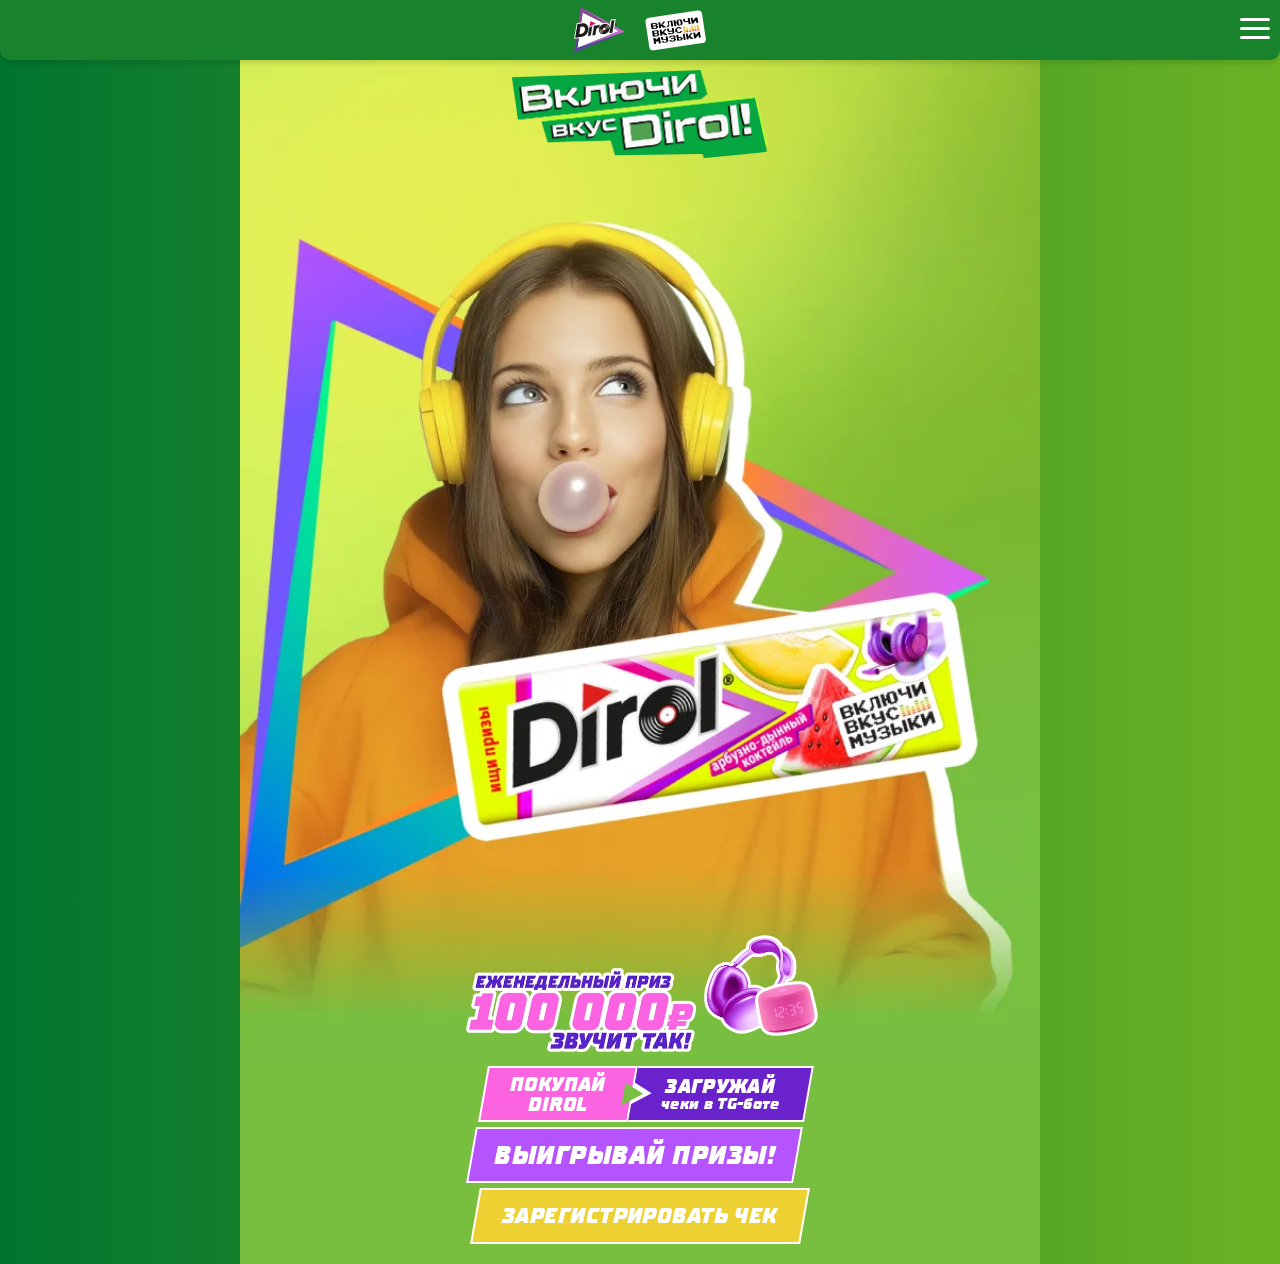
==== commit 05c51d65: "fix" ====
--- a/index.html
+++ b/index.html
@@ -3,12 +3,45 @@
   <head>
     <meta charset="utf-8" />
     <link rel="icon" type="image/x-icon" href="./assets/img/favicon.ico" />
-    <meta name="theme-color" content="#3ead5a" />
+    <meta name="theme-color" content="#19822c" />
     <meta name="description" content="Dirol dental care мятные вкусы с заботой о полости рта" />
     <meta http-equiv="X-UA-Compatible" content="IE=edge" />
     <meta name="viewport" content="width=device-width, initial-scale=1.0" />
+
     <link rel="stylesheet" href="./assets/css/styles.min.css" />
     <title>Включи вкус Dirol</title>
+    <!-- Yandex.Metrika counter -->
+    <script type="text/javascript">
+      (function (m, e, t, r, i, k, a) {
+        m[i] =
+          m[i] ||
+          function () {
+            (m[i].a = m[i].a || []).push(arguments);
+          };
+        m[i].l = 1 * new Date();
+        for (var j = 0; j < document.scripts.length; j++) {
+          if (document.scripts[j].src === r) {
+            return;
+          }
+        }
+        ((k = e.createElement(t)), (a = e.getElementsByTagName(t)[0]), (k.async = 1), (k.src = r), a.parentNode.insertBefore(k, a));
+      })(window, document, 'script', 'https://mc.yandex.ru/metrika/tag.js?id=106871882', 'ym');
+
+      ym(106871882, 'init', {
+        ssr: true,
+        webvisor: true,
+        clickmap: true,
+        ecommerce: 'dataLayer',
+        referrer: document.referrer,
+        url: location.href,
+        accurateTrackBounce: true,
+        trackLinks: true,
+      });
+    </script>
+    <noscript
+      ><div><img src="https://mc.yandex.ru/watch/106871882" style="position: absolute; left: -9999px" alt="" /></div
+    ></noscript>
+    <!-- /Yandex.Metrika counter -->
   </head>
   <body class="body">
     <!--PRELOADER-->
@@ -16,7 +49,6 @@
 
     <!--HEADER-->
     <header class="header" data-header>
-      <a href="./" class="go-back"><span>Назад</span></a>
       <a href="./" class="logo"><img src="./assets/img/svg/logo.svg" alt="Dirol logo" /></a>
       <a href="./" class="logo"><img src="./assets/img/svg/logo-music.svg" alt="Dirol logo" /></a>
     </header>
@@ -27,10 +59,10 @@
         <li><a href="./create-treck" class="menu__link">Сделать трек из фото</a></li>
         <li><a href="#" class="menu__link">Загрузить чек</a></li>
         <li><a href="./lk" class="menu__link">Личный кабинет</a></li>
-        <li><a href="./about" class="menu__link">Об акции</a></li>
+        <li><a href="#" class="menu__link">Об акции</a></li>
         <li><a href="./prizes" class="menu__link">Призы</a></li>
         <li><a href="./winners" class="menu__link">Победители</a></li>
-        <li><a href="./help" class="menu__link">Помощь</a></li>
+        <li><a href="#" class="menu__link">Помощь</a></li>
       </ul>
     </nav>
 
--- a/assets/css/styles.min.css
+++ b/assets/css/styles.min.css
@@ -1 +1 @@
-:root{--font: 'intro-head-h-base-regular', sans-serif;--montserrat: 'montserrat-regular', sans-serif;--supermolot: 'supermolot', sans-serif;--white: #ffffff;--black: #282828;--grey: #898989;--red: #95282a;--invalid: #ff0000;--green-dark: #19822c;--green: #3ead5a;--green-light: #92d051;--violet: #cc63ce;--violet-dark: #633187;--green-gradient: linear-gradient(90deg, #00742f, #6bb323)}.preloader{display:-webkit-box;display:-ms-flexbox;display:flex;position:fixed;left:0px;top:0px;width:100%;height:100%;min-height:100dvh;-ms-flex-wrap:wrap;flex-wrap:wrap;-webkit-box-pack:center;-ms-flex-pack:center;justify-content:center;-webkit-box-align:center;-ms-flex-align:center;align-items:center;-ms-flex-line-pack:center;align-content:center;background:var(--green-gradient);z-index:1000;opacity:1;visibility:visible;pointer-events:all;-webkit-transition:opacity .6s ease-out,visibility .6s ease-out;transition:opacity .6s ease-out,visibility .6s ease-out}.preloader:before{content:"";display:block;width:50px;height:50px;border-radius:50px;border-left:5px solid var(--white);border-right:5px solid rgba(0,0,0,0);border-top:5px solid var(--white);border-bottom:5px solid rgba(0,0,0,0);-webkit-animation:spin .4s linear infinite;animation:spin .4s linear infinite}.preloader.hidden{opacity:0;visibility:hidden;pointer-events:none}@font-face{font-family:"intro-head-h-base-regular";src:url("../fonts/intro-head-h-base-regular.woff2") format("woff2"),url("../fonts/intro-head-h-base-regular.woff") format("woff");font-weight:normal;font-style:normal}@font-face{font-family:"montserrat-regular";src:url("../fonts/montserrat-regular.woff2") format("woff2"),url("../fonts/montserrat-regular.woff") format("woff");font-weight:400;font-style:normal}@font-face{font-family:"supermolot";src:url("../fonts/supermolot.woff2") format("woff2"),url("../fonts/supermolot.woff") format("woff");font-weight:900;font-style:normal}:root{font-synthesis:none;text-rendering:optimizeLegibility;-webkit-font-smoothing:antialiased;-moz-osx-font-smoothing:grayscale;outline:none;-webkit-tap-highlight-color:rgba(0,0,0,0);-webkit-backface-visibility:hidden;backface-visibility:hidden;overscroll-behavior-y:none}*,*:before,*:after{padding:0;margin:0;-webkit-box-sizing:border-box;box-sizing:border-box}html{height:100%}body{overscroll-behavior-y:none;-webkit-overflow-scrolling:auto;position:relative;width:100%;height:100%;background:var(--green-gradient);color:var(--white);font-family:var(--font);font-weight:400;overflow-x:hidden;overflow-y:auto}html,body{-ms-touch-action:manipulation;touch-action:manipulation;-ms-scroll-chaining:none;overscroll-behavior:contain}.main{display:-webkit-box;display:-ms-flexbox;display:flex;-webkit-box-orient:vertical;-webkit-box-direction:normal;-ms-flex-direction:column;flex-direction:column;-webkit-box-pack:center;-ms-flex-pack:center;justify-content:center;-webkit-box-align:center;-ms-flex-align:center;align-items:center;-ms-flex-line-pack:center;align-content:center;height:auto;min-height:100%;margin:0 auto;position:relative;overflow:hidden;z-index:1}img{display:block;-o-object-fit:cover;object-fit:cover;-webkit-user-select:none;-moz-user-select:none;-ms-user-select:none;user-select:none}button{position:relative;border:none;cursor:pointer;background:none;color:inherit;-webkit-transition:.3s;transition:.3s}button:disabled{cursor:auto;pointer-events:none;opacity:.2}ul,ol,menu{list-style:none}a{color:inherit;text-decoration:none}.green{color:var(--green)}.green-light{color:var(--green-light)}.red{color:var(--red)}.section{display:block;width:100%;overflow:hidden}.container{display:-webkit-box;display:-ms-flexbox;display:flex;position:relative;width:100%;-webkit-box-orient:vertical;-webkit-box-direction:normal;-ms-flex-direction:column;flex-direction:column;-webkit-box-pack:start;-ms-flex-pack:start;justify-content:flex-start;-webkit-box-align:start;-ms-flex-align:start;align-items:flex-start;-ms-flex-line-pack:start;align-content:flex-start;gap:20px}.close-app{display:block;width:18px;height:18px;position:absolute;right:10px;top:10px;cursor:pointer;background:url("../img/svg/close.svg") no-repeat center center/cover;z-index:15}.custom-scrollbar{-webkit-overflow-scrolling:touch;scroll-behavior:smooth;display:block;width:100%;position:relative;max-height:294px;overflow-x:hidden;overflow-y:auto}.custom-scrollbar *{-ms-scroll-chaining:none;overscroll-behavior:none}.custom-scrollbar.simplebar-scrollable-y{padding-right:16px}.simplebar-track.simplebar-vertical{width:6px;border-radius:3px;background:#dfdfdf}.simplebar-scrollbar:before{background-color:#fff;width:6px;left:0px;right:0px;top:0px;bottom:0px;opacity:1 !important;border-radius:3px}.title{display:block;width:100%;text-align:center;font-size:30px;line-height:1.1;text-transform:uppercase;padding-top:.1em}@media(max-width: 374px){.title{font-size:28px}}@-webkit-keyframes spin{from{-webkit-transform:rotate(0deg);transform:rotate(0deg)}to{-webkit-transform:rotate(360deg);transform:rotate(360deg)}}@keyframes spin{from{-webkit-transform:rotate(0deg);transform:rotate(0deg)}to{-webkit-transform:rotate(360deg);transform:rotate(360deg)}}@-webkit-keyframes float{0%{-webkit-transform:translateY(0%);transform:translateY(0%)}50%{-webkit-transform:translateY(-10%);transform:translateY(-10%)}100%{-webkit-transform:translateY(0%);transform:translateY(0%)}}@keyframes float{0%{-webkit-transform:translateY(0%);transform:translateY(0%)}50%{-webkit-transform:translateY(-10%);transform:translateY(-10%)}100%{-webkit-transform:translateY(0%);transform:translateY(0%)}}.spin{-webkit-animation:spin 2s linear infinite;animation:spin 2s linear infinite}.move{-webkit-animation:float 3s ease-in-out infinite;animation:float 3s ease-in-out infinite}.header{display:-webkit-box;display:-ms-flexbox;display:flex;position:fixed;top:0px;left:0px;border-radius:0px 0px 10px 10px;-webkit-box-shadow:0px 4px 4px rgba(0,0,0,.1);box-shadow:0px 4px 4px rgba(0,0,0,.1);background:var(--green-dark);width:100%;height:60px;-ms-flex-wrap:wrap;flex-wrap:wrap;-webkit-box-pack:center;-ms-flex-pack:center;justify-content:center;-webkit-box-align:center;-ms-flex-align:center;align-items:center;-ms-flex-line-pack:center;align-content:center;padding:0px 10px;z-index:10;gap:20px}.logo{display:block}.burger{display:-webkit-box;display:-ms-flexbox;display:flex;position:fixed;right:10px;top:13px;-webkit-box-pack:center;-ms-flex-pack:center;justify-content:center;-webkit-box-align:center;-ms-flex-align:center;align-items:center;-ms-flex-line-pack:center;align-content:center;width:30px;height:30px;font-size:0px;z-index:11}.burger span,.burger:before,.burger:after{width:100%;position:absolute;height:3px;border-radius:3px;background:var(--white);-webkit-transition:.6s;transition:.6s;opacity:1;z-index:1;will-change:transform}.burger:before,.burger:after{content:""}.burger span{-webkit-transform:translate(0px, 0px);-ms-transform:translate(0px, 0px);transform:translate(0px, 0px)}.burger:before{-webkit-transform:translate(0px, -9px) rotate(0deg);-ms-transform:translate(0px, -9px) rotate(0deg);transform:translate(0px, -9px) rotate(0deg)}.burger:after{-webkit-transform:translate(0px, 9px) rotate(0deg);-ms-transform:translate(0px, 9px) rotate(0deg);transform:translate(0px, 9px) rotate(0deg)}.burger.open span{-webkit-transform:translate(20px, 0px);-ms-transform:translate(20px, 0px);transform:translate(20px, 0px);opacity:0}.burger.open:before{-webkit-transform:translate(0px, 0px) rotate(45deg);-ms-transform:translate(0px, 0px) rotate(45deg);transform:translate(0px, 0px) rotate(45deg)}.burger.open:after{-webkit-transform:translate(0px, 0px) rotate(-45deg);-ms-transform:translate(0px, 0px) rotate(-45deg);transform:translate(0px, 0px) rotate(-45deg)}.navigation{display:-webkit-box;display:-ms-flexbox;display:flex;-webkit-box-orient:vertical;-webkit-box-direction:normal;-ms-flex-direction:column;flex-direction:column;position:fixed;-webkit-box-align:start;-ms-flex-align:start;align-items:flex-start;width:100%;height:100vh;overflow-x:hidden;overflow-y:auto;scrollbar-width:none;-ms-overflow-style:none;top:0px;right:0px;background:var(--green-gradient);-webkit-transition:opacity .4s ease-in-out .3s;transition:opacity .4s ease-in-out .3s;padding:0px;z-index:0;opacity:0;pointer-events:none;z-index:10}.navigation .header{position:sticky}.navigation::-webkit-scrollbar{width:0px;height:0px;display:none}.navigation.open{opacity:1;pointer-events:all;-webkit-transition:opacity .4s ease-in-out 0s;transition:opacity .4s ease-in-out 0s}.menu{display:-webkit-box;display:-ms-flexbox;display:flex;z-index:2;padding:60px 20px 120px 20px;margin:auto;width:100%;height:auto;-ms-flex-wrap:nowrap;flex-wrap:nowrap;-webkit-box-orient:vertical;-webkit-box-direction:normal;-ms-flex-direction:column;flex-direction:column;-webkit-box-pack:center;-ms-flex-pack:center;justify-content:center;-webkit-box-align:center;-ms-flex-align:center;align-items:center;-ms-flex-line-pack:center;align-content:center;gap:20px;-webkit-transition:.6s;transition:.6s}.menu li{will-change:transform;-webkit-transition:.5s ease-out;transition:.5s ease-out;-webkit-transform:translate(0px, 50px);-ms-transform:translate(0px, 50px);transform:translate(0px, 50px);opacity:0}.menu li .menu__link{font-size:24px;text-align:center;text-transform:uppercase}.open .menu li{-webkit-transform:translate(0px, 0px);-ms-transform:translate(0px, 0px);transform:translate(0px, 0px);opacity:1}.open .menu li:nth-child(2){-webkit-transition:.5s ease-out .1s;transition:.5s ease-out .1s}.open .menu li:nth-child(3){-webkit-transition:.5s ease-out .15s;transition:.5s ease-out .15s}.open .menu li:nth-child(4){-webkit-transition:.5s ease-out .2s;transition:.5s ease-out .2s}.open .menu li:nth-child(5){-webkit-transition:.5s ease-out .25s;transition:.5s ease-out .25s}.open .menu li:nth-child(6){-webkit-transition:.5s ease-out .3s;transition:.5s ease-out .3s}.open .menu li:nth-child(7){-webkit-transition:.5s ease-out .35s;transition:.5s ease-out .35s}.go-back{display:-webkit-inline-box;display:-ms-inline-flexbox;display:inline-flex;position:absolute;left:10px;top:17px;width:auto;-ms-flex-wrap:wrap;flex-wrap:wrap;-webkit-box-pack:center;-ms-flex-pack:center;justify-content:center;-webkit-box-align:center;-ms-flex-align:center;align-items:center;-ms-flex-line-pack:center;align-content:center;gap:5px;padding:6px 10px;background:var(--white);border-radius:20px}.go-back span{font-size:12px;line-height:1;color:var(--green-dark);padding-top:.1em}.go-back:before{content:"";width:11px;height:8px;background:url("../img/svg/go-back.svg") no-repeat center center}.buttons{display:-webkit-box;display:-ms-flexbox;display:flex;position:relative;width:100%;-ms-flex-wrap:wrap;flex-wrap:wrap;-webkit-box-pack:center;-ms-flex-pack:center;justify-content:center;-webkit-box-align:center;-ms-flex-align:center;align-items:center;-ms-flex-line-pack:center;align-content:center;gap:10px}.button{display:-webkit-inline-box;display:-ms-inline-flexbox;display:inline-flex;position:relative;width:auto;-webkit-box-pack:center;-ms-flex-pack:center;justify-content:center;-webkit-box-align:center;-ms-flex-align:center;align-items:center;-ms-flex-line-pack:center;align-content:center;gap:10px;border:1px solid var(--white);border-radius:10px;padding:8px 16px}.button span{font-size:16px;line-height:1.1;padding-top:.2em;text-transform:uppercase;letter-spacing:.02em}.form{display:-webkit-box;display:-ms-flexbox;display:flex;position:relative;width:100%;-ms-flex-wrap:wrap;flex-wrap:wrap;-webkit-box-pack:center;-ms-flex-pack:center;justify-content:center;-webkit-box-align:center;-ms-flex-align:center;align-items:center;-ms-flex-line-pack:center;align-content:center;gap:10px 5px}.form.form--filters{gap:8px}.form.form--filters .radio+span{background:rgba(0,0,0,0);color:var(--white);padding:6.5px 14px;padding-top:calc(6px + .182em);border-radius:50px;border:1px solid var(--white)}.form.form--filters .radio:checked+span{background:var(--white);color:var(--violet-dark)}.label{position:relative;-webkit-box-flex:1;-ms-flex:1;flex:1}.radio{display:none}.radio+span{display:-webkit-box;display:-ms-flexbox;display:flex;-ms-flex-wrap:wrap;flex-wrap:wrap;-webkit-box-pack:center;-ms-flex-pack:center;justify-content:center;-webkit-box-align:center;-ms-flex-align:center;align-items:center;-ms-flex-line-pack:center;align-content:center;text-align:center;background:var(--white);color:var(--black);white-space:nowrap;font-size:16px;line-height:1.1;letter-spacing:-0.02em;text-transform:uppercase;padding:10px;padding-top:calc(10px + .187em);border-radius:10px;-webkit-transition:.3s;transition:.3s}.radio:checked+span{background:var(--violet);color:var(--white)}.input{width:100%;height:35px;border-radius:10px;border:1px solid var(--white);background:rgba(0,0,0,0);outline:none;padding:0px 14px;color:var(--white);font-size:14px;padding-top:.1em;line-height:1;font-family:var(--font);text-transform:uppercase;-webkit-transition:.3s;transition:.3s}.input.invalid{border:1px solid var(--invalid)}.input::-webkit-input-placeholder{color:inherit;opacity:1;-webkit-transition:.3s;transition:.3s}.input::-moz-placeholder{color:inherit;opacity:1;-moz-transition:.3s;transition:.3s}.input:-ms-input-placeholder{color:inherit;opacity:1;-ms-transition:.3s;transition:.3s}.input::-ms-input-placeholder{color:inherit;opacity:1;-ms-transition:.3s;transition:.3s}.input::placeholder{color:inherit;opacity:1;-webkit-transition:.3s;transition:.3s}.input:focus::-webkit-input-placeholder{opacity:0}.input:focus::-moz-placeholder{opacity:0}.input:focus:-ms-input-placeholder{opacity:0}.input:focus::-ms-input-placeholder{opacity:0}.input:focus::placeholder{opacity:0}.input.input--textarea{padding-top:calc(10px + .1em);height:138px;line-height:1.2}.input.input--search{padding-left:36px;padding-right:36px;border-radius:30px;border:2px solid var(--white)}.input.input--search.invalid{border:2px solid var(--invalid)}.input.input--search+.search-submit{display:block;position:absolute;left:3px;top:2px;width:31px;height:31px;border-radius:31px;background:url("../img/svg/search.svg") no-repeat center center}.button-reset{display:block;position:absolute;right:3px;top:2px;width:31px;height:31px;border-radius:31px;background:url("../img/svg/close.svg") no-repeat center center;background-size:16px 16px;opacity:.5}.inputError{display:block;position:relative;overflow:hidden;height:0px;font-size:12px;letter-spacing:.02em;color:var(--invalid);-webkit-transition:height .3s;transition:height .3s}.section--hero{min-height:100dvh;max-width:800px;background:#78bf40;padding-top:50px}.section--hero .container{height:100%;min-height:100dvh;gap:0px}.hero-images{display:-webkit-box;display:-ms-flexbox;display:flex;position:relative;width:100%;min-height:70svh;-webkit-box-orient:vertical;-webkit-box-direction:normal;-ms-flex-direction:column;flex-direction:column;-webkit-box-pack:center;-ms-flex-pack:center;justify-content:center;-webkit-box-align:center;-ms-flex-align:center;align-items:center;-ms-flex-line-pack:center;align-content:center;background:url("../img/hero/hero.webp") no-repeat center top/cover}.hero-images:before{content:"";display:block;position:relative;width:100%;padding-top:127%}.hero-images img{position:absolute}.hero-images img.hero-images__title{width:256px;top:20px}.hero-images img.hero-images__subtitle{width:230px;bottom:14px;right:50%;-webkit-transform:translate(56px, 0px);-ms-transform:translate(56px, 0px);transform:translate(56px, 0px)}.hero-images img.hero-images__headphones{width:114px;bottom:30px;left:50%;-webkit-transform:translate(64px, 0px);-ms-transform:translate(64px, 0px);transform:translate(64px, 0px)}.hero-buttons{display:-webkit-box;display:-ms-flexbox;display:flex;position:relative;width:100%;max-width:375px;margin:auto;padding-bottom:20px;-ms-flex-wrap:wrap;flex-wrap:wrap;-webkit-box-pack:center;-ms-flex-pack:center;justify-content:center;-webkit-box-align:center;-ms-flex-align:center;align-items:center;-ms-flex-line-pack:center;align-content:center;gap:5px 0px}.hero-button{display:-webkit-inline-box;display:-ms-inline-flexbox;display:inline-flex;position:relative;width:auto;height:56px;-webkit-box-orient:vertical;-webkit-box-direction:normal;-ms-flex-direction:column;flex-direction:column;-webkit-box-pack:center;-ms-flex-pack:center;justify-content:center;-webkit-box-align:center;-ms-flex-align:center;align-items:center;-ms-flex-line-pack:center;align-content:center;background:#edd132;font-family:var(--supermolot);text-align:center;border:2px solid var(--white);-webkit-transform:skewX(-10deg);-ms-transform:skewX(-10deg);transform:skewX(-10deg)}.hero-button>span,.hero-button>b,.hero-button>strong{position:relative;-webkit-transform:skewX(10deg);-ms-transform:skewX(10deg);transform:skewX(10deg);letter-spacing:.02em}.hero-button span{font-size:16px;line-height:1;text-transform:none}.hero-button b,.hero-button strong{text-transform:uppercase;font-size:20px;line-height:1}.hero-button strong{font-size:22px}.hero-button.hero-button--pink{background:#fc63e1;padding:0px 25px;margin-left:12px}.hero-button.hero-button--blue{background:#6a23cc;padding:0px 28px;border-left:none}.hero-button.hero-button--blue:before{content:"";position:absolute;width:32px;height:24px;left:0px;top:50%;-webkit-transform:translate(-13px, -50%) skewX(17deg);-ms-transform:translate(-13px, -50%) skewX(17deg);transform:translate(-13px, -50%) skewX(17deg);background:url("../img/svg/hero-separator.svg") no-repeat center center/cover}.hero-button.hero-button--viola{background:#b553ff;padding:0px 21px;left:-5px}.hero-button.hero-button--viola strong{font-size:26px}.hero-button.hero-button--yellow{padding:0px 25px}.section--prizes{display:-webkit-box;display:-ms-flexbox;display:flex;position:relative;width:100%;min-height:100svh;-webkit-box-orient:vertical;-webkit-box-direction:normal;-ms-flex-direction:column;flex-direction:column;-webkit-box-pack:center;-ms-flex-pack:center;justify-content:center;-webkit-box-align:center;-ms-flex-align:center;align-items:center;-ms-flex-line-pack:center;align-content:center;padding-bottom:40px;padding-top:80px}.section--prizes .container{margin:auto}.prizes{width:170px;margin:0 auto;text-align:center;overflow:visible}.prizes.with--images{margin:auto;margin-top:140px;margin-bottom:140px}.prizes.with--images:before{content:"";position:absolute;width:131px;height:115px;bottom:100%;left:50%;-webkit-transform:translate(70px, -10px) rotate(-14.4deg);-ms-transform:translate(70px, -10px) rotate(-14.4deg);transform:translate(70px, -10px) rotate(-14.4deg);background:url("../img/prizes/bg-top.webp") no-repeat center center/cover}.prizes.with--images:after{content:"";position:absolute;width:131px;height:115px;top:100%;right:50%;-webkit-transform:translate(-70px, 40px) rotate(12.09deg);-ms-transform:translate(-70px, 40px) rotate(12.09deg);transform:translate(-70px, 40px) rotate(12.09deg);background:url("../img/prizes/bg-bottom.webp") no-repeat center center/cover}.prizes .swiper-slide{opacity:0;-webkit-transition:.6s;transition:.6s;pointer-events:none}.prizes .swiper-slide.swiper-slide-active{opacity:1;pointer-events:all}.prizes .swiper-slide img{width:170px;margin:0 auto;margin-bottom:10px}.prizes .swiper-slide p{font-size:16px;line-height:1.1;text-transform:uppercase}.slider-button{display:-webkit-inline-box;display:-ms-inline-flexbox;display:inline-flex;width:auto;background:var(--white);border-radius:20px;padding:2px 18px}.slider-button span{font-size:12px;line-height:1;color:#409a27;text-align:center;text-transform:uppercase;padding-top:.2em}.swiper .arrow{display:block;position:absolute;width:18px;height:36px;overflow:hidden;cursor:pointer;-webkit-transition:.3s;transition:.3s;z-index:4}.swiper .arrow.swiper-button-disabled{opacity:.2}.swiper .arrow[data-arrow-prev]{right:100%;top:50%;-webkit-transform:translate(-50px, -50%);-ms-transform:translate(-50px, -50%);transform:translate(-50px, -50%);background:url("../img/svg/prev.svg") no-repeat center center}.swiper .arrow[data-arrow-next]{left:100%;top:50%;-webkit-transform:translate(50px, -50%);-ms-transform:translate(50px, -50%);transform:translate(50px, -50%);background:url("../img/svg/next.svg") no-repeat center center}.section--lk{margin-bottom:auto;padding:20px;padding-top:80px}.user{display:-webkit-box;display:-ms-flexbox;display:flex;position:relative;width:100%;-webkit-box-pack:center;-ms-flex-pack:center;justify-content:center;-webkit-box-align:center;-ms-flex-align:center;align-items:center;-ms-flex-line-pack:center;align-content:center;gap:10px;padding:10px;border-radius:10px;border:1px dashed var(--white)}.user-image{display:block;position:relative;width:133px;height:106px;border-radius:10px;border:4px solid #bbff34;background:#bbff34}.user-image img{width:100%;height:100%;border-radius:8px}.user-image .set-user-image{display:block;width:17px;height:17px;border-radius:17px;position:absolute;right:6px;top:6px;z-index:2;background:var(--white) url("../img/svg/pen.svg") no-repeat center center}.user-info{display:-webkit-box;display:-ms-flexbox;display:flex;position:relative;-webkit-box-orient:vertical;-webkit-box-direction:normal;-ms-flex-direction:column;flex-direction:column;-webkit-box-pack:center;-ms-flex-pack:center;justify-content:center;-webkit-box-align:center;-ms-flex-align:center;align-items:center;-ms-flex-line-pack:center;align-content:center;gap:10px;-webkit-box-flex:1;-ms-flex:1;flex:1}.user-info span{font-size:16px;line-height:1;text-transform:uppercase}.checks-wrapper,.prizes-wrapper{width:100%}.checks-wrapper .title,.prizes-wrapper .title{margin-bottom:20px}.checks-wrapper .button{margin:0 auto;margin-top:20px;-ms-flex-item-align:center;align-self:center}.empty{display:-webkit-box;display:-ms-flexbox;display:flex;position:relative;width:100%;-webkit-box-orient:vertical;-webkit-box-direction:normal;-ms-flex-direction:column;flex-direction:column;-webkit-box-pack:center;-ms-flex-pack:center;justify-content:center;-webkit-box-align:center;-ms-flex-align:center;align-items:center;-ms-flex-line-pack:center;align-content:center;gap:20px;margin-top:-14px}.empty p{font-size:20px;line-height:1.2;text-transform:uppercase;text-align:center}.checks{display:-webkit-box;display:-ms-flexbox;display:flex;-webkit-box-orient:vertical;-webkit-box-direction:normal;-ms-flex-direction:column;flex-direction:column;width:100%}.checks:before{content:"";display:block;position:sticky;top:0px;left:0px;width:100%;height:2px;background:var(--white)}.checks li{display:-webkit-box;display:-ms-flexbox;display:flex;-ms-flex-wrap:wrap;flex-wrap:wrap;width:100%;gap:10px;-webkit-box-align:center;-ms-flex-align:center;align-items:center;padding:10px 0px;border-top:1px solid hsla(0,0%,100%,.2);text-transform:uppercase}.checks li:first-child{border-top:none}.checks li span,.checks li b{display:block;font-size:14px;text-transform:uppercase;line-height:1;width:100%}.checks__left,.checks__right{display:-webkit-box;display:-ms-flexbox;display:flex;position:relative;-webkit-box-orient:vertical;-webkit-box-direction:normal;-ms-flex-direction:column;flex-direction:column;gap:5px}.checks__left{width:130px}.checks__left span:first-child{opacity:.3}@media(max-width: 359px){.checks__left{width:108px}}.checks__right{-webkit-box-flex:1;-ms-flex:1;flex:1;text-align:right}.section--winners{margin-bottom:auto;padding:20px;padding-top:80px}.section--winners .custom-scrollbar{max-height:350px}.winners{display:-webkit-box;display:-ms-flexbox;display:flex;-webkit-box-orient:vertical;-webkit-box-direction:normal;-ms-flex-direction:column;flex-direction:column;width:100%}.winners:before{content:"";display:block;position:sticky;top:0px;left:0px;width:100%;height:2px;background:var(--white)}.winners li{display:-webkit-box;display:-ms-flexbox;display:flex;-ms-flex-wrap:wrap;flex-wrap:wrap;width:100%;gap:10px;-webkit-box-align:start;-ms-flex-align:start;align-items:flex-start;padding:13px 0px;border-top:1px solid hsla(0,0%,100%,.2);text-transform:uppercase}.winners li:first-child{border-top:none}.winners li span,.winners li b{display:block;font-size:14px;text-transform:uppercase;line-height:1;width:100%}.winners__left,.winners__right{display:-webkit-box;display:-ms-flexbox;display:flex;position:relative;-webkit-box-orient:vertical;-webkit-box-direction:normal;-ms-flex-direction:column;flex-direction:column;gap:5px}.winners__left{width:140px}.winners__left span:first-child{text-transform:none}.winners__left span:last-child{opacity:.3}@media(max-width: 359px){.winners__left{width:108px}}.winners__right{-webkit-box-flex:1;-ms-flex:1;flex:1;text-align:left}.filters{display:-webkit-box;display:-ms-flexbox;display:flex;position:relative;width:100%;-webkit-box-orient:vertical;-webkit-box-direction:normal;-ms-flex-direction:column;flex-direction:column;-webkit-box-pack:center;-ms-flex-pack:center;justify-content:center;-webkit-box-align:center;-ms-flex-align:center;align-items:center;-ms-flex-line-pack:center;align-content:center;gap:9px}.choices{background:none;border-radius:17.5px;width:100%;height:35px !important;background:var(--violet);font-family:var(--avg);text-align:center;border:2px solid var(--white);margin:0 auto;z-index:10}.choices.is-open{border-radius:17.5px 17.5px 0px 0px}.choices[data-type*=select-one] .choices__input{padding:0;border-bottom:none;background-color:none;margin:0}.choices__inner{width:280px;border:none;padding:0;border-radius:0px 0px 17.5px 17.5px;background:none;font-size:16px;font-weight:400;text-transform:uppercase;color:var(--white);overflow:hidden}.choices__list{border:none !important;overflow:hidden;padding:0px;background:none}.choices__list.choices__list--single{background:none !important;padding:0}.choices__list.choices__list--single>.choices__item{padding:0px !important;font-size:16px;margin-top:0}.choices__list--dropdown{left:-2px;width:calc(100% + 4px) !important;border-radius:0px 0px 17.5px 17.5px !important;border:2px solid var(--white) !important;border-top:none !important;font-size:16px !important;text-transform:uppercase;font-weight:400;color:var(--white) !important;text-align:center;background:var(--violet) !important}.choices__list--dropdown.is-active{background:none}.choices__item{padding:7px !important;padding-top:calc(7px + .1em) !important;background:none !important;-webkit-box-shadow:none;box-shadow:none;font-size:16px !important;width:calc(100% - 24px);margin:0 auto;border-bottom:1px solid hsla(0,0%,100%,.2)}.choices__item.choices__item--selectable{display:-webkit-box;display:-ms-flexbox;display:flex;-webkit-box-pack:center;-ms-flex-pack:center;justify-content:center;-webkit-box-align:center;-ms-flex-align:center;align-items:center;-ms-flex-line-pack:center;align-content:center;height:31px}.choices__item:last-child{border-bottom:none;margin-bottom:4px}.choices__item:before,.choices__item:after{content:none !important}.choices[data-type*=select-one]::after{width:24px;height:24px;border:none !important;margin:0 !important;top:2px;right:4px;background:url("../img/svg/select.svg") no-repeat center center;-webkit-transform:translate(0px, 0px) rotate(0deg);-ms-transform:translate(0px, 0px) rotate(0deg);transform:translate(0px, 0px) rotate(0deg);-webkit-transition:.3s;transition:.3s}.choices.is-open[data-type*=select-one]::after{-webkit-transform:translate(0px, 0px) rotate(180deg);-ms-transform:translate(0px, 0px) rotate(180deg);transform:translate(0px, 0px) rotate(180deg)}+:root{--font: 'intro-head-h-base-regular', sans-serif;--montserrat: 'montserrat-regular', sans-serif;--supermolot: 'supermolot', sans-serif;--white: #ffffff;--black: #282828;--grey: #898989;--red: #95282a;--invalid: #ff0000;--green-dark: #19822c;--green: #3ead5a;--green-light: #92d051;--lime: #bbff34;--violet: #cc63ce;--violet-dark: #633187;--green-gradient: linear-gradient(90deg, #00742f, #6bb323)}.preloader{display:-webkit-box;display:-ms-flexbox;display:flex;position:fixed;left:0px;top:0px;width:100%;height:100%;min-height:100dvh;-ms-flex-wrap:wrap;flex-wrap:wrap;-webkit-box-pack:center;-ms-flex-pack:center;justify-content:center;-webkit-box-align:center;-ms-flex-align:center;align-items:center;-ms-flex-line-pack:center;align-content:center;background:var(--green-gradient);z-index:1000;opacity:1;visibility:visible;pointer-events:all;-webkit-transition:opacity .6s ease-out,visibility .6s ease-out;transition:opacity .6s ease-out,visibility .6s ease-out}.preloader:before{content:"";display:block;width:50px;height:50px;border-radius:50px;border-left:5px solid var(--white);border-right:5px solid rgba(0,0,0,0);border-top:5px solid var(--white);border-bottom:5px solid rgba(0,0,0,0);-webkit-animation:spin .4s linear infinite;animation:spin .4s linear infinite}.preloader.hidden{opacity:0;visibility:hidden;pointer-events:none}@font-face{font-family:"intro-head-h-base-regular";src:url("../fonts/intro-head-h-base-regular.woff2") format("woff2"),url("../fonts/intro-head-h-base-regular.woff") format("woff");font-weight:normal;font-style:normal}@font-face{font-family:"montserrat-regular";src:url("../fonts/montserrat-regular.woff2") format("woff2"),url("../fonts/montserrat-regular.woff") format("woff");font-weight:400;font-style:normal}@font-face{font-family:"supermolot";src:url("../fonts/supermolot.woff2") format("woff2"),url("../fonts/supermolot.woff") format("woff");font-weight:900;font-style:normal}:root{font-synthesis:none;text-rendering:optimizeLegibility;-webkit-font-smoothing:antialiased;-moz-osx-font-smoothing:grayscale;outline:none;-webkit-tap-highlight-color:rgba(0,0,0,0);-webkit-backface-visibility:hidden;backface-visibility:hidden;overscroll-behavior-y:none}*,*:before,*:after{padding:0;margin:0;-webkit-box-sizing:border-box;box-sizing:border-box}html{height:100%}body{overscroll-behavior-y:none;-webkit-overflow-scrolling:auto;position:relative;width:100%;height:100%;background:var(--green-gradient);color:var(--white);font-family:var(--font);font-weight:400;overflow-x:hidden;overflow-y:auto}html,body{-ms-touch-action:manipulation;touch-action:manipulation;-ms-scroll-chaining:none;overscroll-behavior:contain}.main{display:-webkit-box;display:-ms-flexbox;display:flex;-webkit-box-orient:vertical;-webkit-box-direction:normal;-ms-flex-direction:column;flex-direction:column;-webkit-box-pack:center;-ms-flex-pack:center;justify-content:center;-webkit-box-align:center;-ms-flex-align:center;align-items:center;-ms-flex-line-pack:center;align-content:center;height:auto;min-height:100%;margin:0 auto;position:relative;overflow:hidden;z-index:1}img{display:block;-o-object-fit:cover;object-fit:cover;-webkit-user-select:none;-moz-user-select:none;-ms-user-select:none;user-select:none}button{position:relative;border:none;cursor:pointer;background:none;color:inherit;-webkit-transition:.3s;transition:.3s}button:disabled{cursor:auto;pointer-events:none;opacity:.2}ul,ol,menu{list-style:none}a{color:inherit;text-decoration:none}.green{color:var(--green)}.green-light{color:var(--green-light)}.red{color:var(--red)}.section{display:block;width:100%;overflow:hidden}.container{display:-webkit-box;display:-ms-flexbox;display:flex;position:relative;width:100%;-webkit-box-orient:vertical;-webkit-box-direction:normal;-ms-flex-direction:column;flex-direction:column;-webkit-box-pack:start;-ms-flex-pack:start;justify-content:flex-start;-webkit-box-align:start;-ms-flex-align:start;align-items:flex-start;-ms-flex-line-pack:start;align-content:flex-start;gap:20px}.close-app{display:block;width:18px;height:18px;position:absolute;right:10px;top:10px;cursor:pointer;background:url("../img/svg/close.svg") no-repeat center center/cover;z-index:15}.custom-scrollbar{-webkit-overflow-scrolling:touch;scroll-behavior:smooth;display:block;width:100%;position:relative;max-height:294px;overflow-x:hidden;overflow-y:auto}.custom-scrollbar *{-ms-scroll-chaining:none;overscroll-behavior:none}.custom-scrollbar.simplebar-scrollable-y{padding-right:16px}.simplebar-track.simplebar-vertical{width:6px;border-radius:3px;background:#dfdfdf}.simplebar-scrollbar:before{background-color:#fff;width:6px;left:0px;right:0px;top:0px;bottom:0px;opacity:1 !important;border-radius:3px}.title{display:block;width:100%;text-align:center;font-size:30px;line-height:1.1;text-transform:uppercase;padding-top:.1em}.title.title--40{font-size:40px;line-height:1.05}.title.title--28{font-size:28px;line-height:1.1}.title.title--20{font-size:20px;line-height:1.1}.title.title--18{font-size:18px;line-height:1.2}@media(max-width: 374px){.title{font-size:28px}.title.title--40{font-size:40px}.title.title--28{font-size:28px}.title.title--20{font-size:20px}.title.title--18{font-size:18px}}@-webkit-keyframes spin{from{-webkit-transform:rotate(0deg);transform:rotate(0deg)}to{-webkit-transform:rotate(360deg);transform:rotate(360deg)}}@keyframes spin{from{-webkit-transform:rotate(0deg);transform:rotate(0deg)}to{-webkit-transform:rotate(360deg);transform:rotate(360deg)}}@-webkit-keyframes float{0%{-webkit-transform:translateY(0%);transform:translateY(0%)}50%{-webkit-transform:translateY(-5%);transform:translateY(-5%)}100%{-webkit-transform:translateY(0%);transform:translateY(0%)}}@keyframes float{0%{-webkit-transform:translateY(0%);transform:translateY(0%)}50%{-webkit-transform:translateY(-5%);transform:translateY(-5%)}100%{-webkit-transform:translateY(0%);transform:translateY(0%)}}@-webkit-keyframes float2{0%{-webkit-transform:translateY(0%);transform:translateY(0%)}50%{-webkit-transform:translateY(-15%);transform:translateY(-15%)}100%{-webkit-transform:translateY(0%);transform:translateY(0%)}}@keyframes float2{0%{-webkit-transform:translateY(0%);transform:translateY(0%)}50%{-webkit-transform:translateY(-15%);transform:translateY(-15%)}100%{-webkit-transform:translateY(0%);transform:translateY(0%)}}.spin{-webkit-animation:spin 2s linear infinite;animation:spin 2s linear infinite}.move-1{-webkit-animation:float 3s ease-in-out infinite;animation:float 3s ease-in-out infinite}.move-2{-webkit-animation:float 2.8s ease-in-out infinite;animation:float 2.8s ease-in-out infinite}.move-3{-webkit-animation:float2 3s ease-in-out infinite;animation:float2 3s ease-in-out infinite}.spin,.move-1,.move-2,.move-3{will-change:transform;pointer-events:none}.header{display:-webkit-box;display:-ms-flexbox;display:flex;position:fixed;top:0px;left:0px;border-radius:0px 0px 10px 10px;-webkit-box-shadow:0px 4px 4px rgba(0,0,0,.1);box-shadow:0px 4px 4px rgba(0,0,0,.1);background:var(--green-dark);width:100%;height:60px;-ms-flex-wrap:wrap;flex-wrap:wrap;-webkit-box-pack:center;-ms-flex-pack:center;justify-content:center;-webkit-box-align:center;-ms-flex-align:center;align-items:center;-ms-flex-line-pack:center;align-content:center;padding:0px 10px;z-index:10;gap:20px}.logo{display:block}.burger{display:-webkit-box;display:-ms-flexbox;display:flex;position:fixed;right:10px;top:13px;-webkit-box-pack:center;-ms-flex-pack:center;justify-content:center;-webkit-box-align:center;-ms-flex-align:center;align-items:center;-ms-flex-line-pack:center;align-content:center;width:30px;height:30px;font-size:0px;z-index:11}.burger span,.burger:before,.burger:after{width:100%;position:absolute;height:3px;border-radius:3px;background:var(--white);-webkit-transition:.6s;transition:.6s;opacity:1;z-index:1;will-change:transform}.burger:before,.burger:after{content:""}.burger span{-webkit-transform:translate(0px, 0px);-ms-transform:translate(0px, 0px);transform:translate(0px, 0px)}.burger:before{-webkit-transform:translate(0px, -9px) rotate(0deg);-ms-transform:translate(0px, -9px) rotate(0deg);transform:translate(0px, -9px) rotate(0deg)}.burger:after{-webkit-transform:translate(0px, 9px) rotate(0deg);-ms-transform:translate(0px, 9px) rotate(0deg);transform:translate(0px, 9px) rotate(0deg)}.burger.open span{-webkit-transform:translate(20px, 0px);-ms-transform:translate(20px, 0px);transform:translate(20px, 0px);opacity:0}.burger.open:before{-webkit-transform:translate(0px, 0px) rotate(45deg);-ms-transform:translate(0px, 0px) rotate(45deg);transform:translate(0px, 0px) rotate(45deg)}.burger.open:after{-webkit-transform:translate(0px, 0px) rotate(-45deg);-ms-transform:translate(0px, 0px) rotate(-45deg);transform:translate(0px, 0px) rotate(-45deg)}.navigation{display:-webkit-box;display:-ms-flexbox;display:flex;-webkit-box-orient:vertical;-webkit-box-direction:normal;-ms-flex-direction:column;flex-direction:column;position:fixed;-webkit-box-align:start;-ms-flex-align:start;align-items:flex-start;width:100%;height:100vh;overflow-x:hidden;overflow-y:auto;scrollbar-width:none;-ms-overflow-style:none;top:0px;right:0px;background:var(--green-gradient);-webkit-transition:opacity .4s ease-in-out .3s;transition:opacity .4s ease-in-out .3s;padding:0px;z-index:0;opacity:0;pointer-events:none;z-index:10}.navigation .header{position:sticky}.navigation::-webkit-scrollbar{width:0px;height:0px;display:none}.navigation.open{opacity:1;pointer-events:all;-webkit-transition:opacity .4s ease-in-out 0s;transition:opacity .4s ease-in-out 0s}.menu{display:-webkit-box;display:-ms-flexbox;display:flex;z-index:2;padding:60px 20px 60px 20px;margin:auto;width:100%;height:auto;-ms-flex-wrap:nowrap;flex-wrap:nowrap;-webkit-box-orient:vertical;-webkit-box-direction:normal;-ms-flex-direction:column;flex-direction:column;-webkit-box-pack:center;-ms-flex-pack:center;justify-content:center;-webkit-box-align:center;-ms-flex-align:center;align-items:center;-ms-flex-line-pack:center;align-content:center;gap:20px;-webkit-transition:.6s;transition:.6s}.menu li{will-change:transform;-webkit-transition:.5s ease-out;transition:.5s ease-out;-webkit-transform:translate(0px, 50px);-ms-transform:translate(0px, 50px);transform:translate(0px, 50px);opacity:0}.menu li .menu__link{font-size:24px;text-align:center;text-transform:uppercase}.open .menu li{-webkit-transform:translate(0px, 0px);-ms-transform:translate(0px, 0px);transform:translate(0px, 0px);opacity:1}.open .menu li:nth-child(2){-webkit-transition:.5s ease-out .1s;transition:.5s ease-out .1s}.open .menu li:nth-child(3){-webkit-transition:.5s ease-out .15s;transition:.5s ease-out .15s}.open .menu li:nth-child(4){-webkit-transition:.5s ease-out .2s;transition:.5s ease-out .2s}.open .menu li:nth-child(5){-webkit-transition:.5s ease-out .25s;transition:.5s ease-out .25s}.open .menu li:nth-child(6){-webkit-transition:.5s ease-out .3s;transition:.5s ease-out .3s}.open .menu li:nth-child(7){-webkit-transition:.5s ease-out .35s;transition:.5s ease-out .35s}.go-back{display:-webkit-inline-box;display:-ms-inline-flexbox;display:inline-flex;position:absolute;left:10px;top:17px;width:auto;-ms-flex-wrap:wrap;flex-wrap:wrap;-webkit-box-pack:center;-ms-flex-pack:center;justify-content:center;-webkit-box-align:center;-ms-flex-align:center;align-items:center;-ms-flex-line-pack:center;align-content:center;gap:5px;padding:6px 10px;background:var(--white);border-radius:20px}.go-back span{font-size:12px;line-height:1;color:var(--green-dark);padding-top:.1em}.go-back:before{content:"";width:11px;height:8px;background:url("../img/svg/go-back.svg") no-repeat center center}.buttons{display:-webkit-box;display:-ms-flexbox;display:flex;position:relative;width:100%;-ms-flex-wrap:wrap;flex-wrap:wrap;-webkit-box-pack:center;-ms-flex-pack:center;justify-content:center;-webkit-box-align:center;-ms-flex-align:center;align-items:center;-ms-flex-line-pack:center;align-content:center;gap:10px}.button{display:-webkit-inline-box;display:-ms-inline-flexbox;display:inline-flex;position:relative;width:auto;-webkit-box-pack:center;-ms-flex-pack:center;justify-content:center;-webkit-box-align:center;-ms-flex-align:center;align-items:center;-ms-flex-line-pack:center;align-content:center;gap:10px;border:1px solid var(--white);border-radius:10px;padding:8px 16px;font-family:var(--font);-webkit-transition:background .3s;transition:background .3s}.button.full{width:100%}.button span{font-size:16px;line-height:1.1;padding-top:.2em;text-transform:uppercase;letter-spacing:.02em;-webkit-transition:color .3s;transition:color .3s}.button.big span{font-size:18px}.button:hover,.button:focus{background:var(--white)}.button:hover span,.button:focus span{color:var(--violet)}.button.button--next{display:none;min-width:136px;background:var(--white);border-radius:50px;padding:3px 16px}.button.button--next span{color:var(--black);font-size:20px;padding-top:.1em}.form{display:-webkit-box;display:-ms-flexbox;display:flex;position:relative;width:100%;-ms-flex-wrap:wrap;flex-wrap:wrap;-webkit-box-pack:center;-ms-flex-pack:center;justify-content:center;-ms-flex-line-pack:center;align-content:center;gap:10px 5px}.form.form--filters{gap:8px}.form.form--filters .radio+span{background:rgba(0,0,0,0);color:var(--white);padding:6.5px 14px;padding-top:calc(6px + .182em);border-radius:50px;border:1px solid var(--white)}.form.form--filters .radio:checked+span{background:var(--white);color:var(--violet-dark)}.label{position:relative;-webkit-box-flex:1;-ms-flex:1;flex:1}.radio{display:none}.radio+span{display:-webkit-box;display:-ms-flexbox;display:flex;-ms-flex-wrap:wrap;flex-wrap:wrap;-webkit-box-pack:center;-ms-flex-pack:center;justify-content:center;-webkit-box-align:center;-ms-flex-align:center;align-items:center;-ms-flex-line-pack:center;align-content:center;text-align:center;background:var(--white);color:var(--black);white-space:nowrap;font-size:16px;line-height:1.1;letter-spacing:-0.02em;text-transform:uppercase;padding:10px;padding-top:calc(10px + .187em);border-radius:10px;-webkit-transition:.3s;transition:.3s;height:100%}.radio:checked+span{background:var(--violet);color:var(--white)}.input{width:100%;height:35px;border-radius:10px;border:1px solid var(--white);background:rgba(0,0,0,0);outline:none;padding:0px 14px;color:var(--white);font-size:14px;padding-top:.1em;line-height:1;font-family:var(--font);text-transform:uppercase;-webkit-transition:.3s;transition:.3s}.input.invalid{border:1px solid var(--invalid)}.input::-webkit-input-placeholder{color:inherit;opacity:1;-webkit-transition:.3s;transition:.3s}.input::-moz-placeholder{color:inherit;opacity:1;-moz-transition:.3s;transition:.3s}.input:-ms-input-placeholder{color:inherit;opacity:1;-ms-transition:.3s;transition:.3s}.input::-ms-input-placeholder{color:inherit;opacity:1;-ms-transition:.3s;transition:.3s}.input::placeholder{color:inherit;opacity:1;-webkit-transition:.3s;transition:.3s}.input:focus::-webkit-input-placeholder{opacity:0}.input:focus::-moz-placeholder{opacity:0}.input:focus:-ms-input-placeholder{opacity:0}.input:focus::-ms-input-placeholder{opacity:0}.input:focus::placeholder{opacity:0}.input.input--textarea{padding-top:calc(10px + .1em);height:138px;line-height:1.2}.input.input--search{padding-left:36px;padding-right:36px;border-radius:30px;border:2px solid var(--white)}.input.input--search.invalid{border:2px solid var(--invalid)}.input.input--search+.search-submit{display:block;position:absolute;left:3px;top:2px;width:31px;height:31px;border-radius:31px;background:url("../img/svg/search.svg") no-repeat center center}.button-reset{display:block;position:absolute;right:3px;top:2px;width:31px;height:31px;border-radius:31px;background:url("../img/svg/close.svg") no-repeat center center;background-size:16px 16px;opacity:.5}.inputError{display:block;position:relative;overflow:hidden;height:0px;font-size:12px;letter-spacing:.02em;color:var(--invalid);-webkit-transition:height .3s;transition:height .3s}.section--hero{min-height:100dvh;max-width:800px;background:#78bf40;padding-top:50px}.section--hero .container{height:100%;min-height:calc(100dvh - 50px);gap:0px}.hero-images{display:-webkit-box;display:-ms-flexbox;display:flex;position:relative;width:100%;min-height:70svh;-webkit-box-orient:vertical;-webkit-box-direction:normal;-ms-flex-direction:column;flex-direction:column;-webkit-box-pack:center;-ms-flex-pack:center;justify-content:center;-webkit-box-align:center;-ms-flex-align:center;align-items:center;-ms-flex-line-pack:center;align-content:center;background:url("../img/hero/hero.webp") no-repeat center top/cover}.hero-images:before{content:"";display:block;position:relative;width:100%;padding-top:127%}.hero-images img{position:absolute}.hero-images img.hero-images__title{width:256px;top:20px}.hero-images img.hero-images__subtitle{width:230px;bottom:14px;right:50%;-webkit-transform:translate(56px, 0px);-ms-transform:translate(56px, 0px);transform:translate(56px, 0px)}.hero-images img.hero-images__headphones{width:114px;bottom:30px;left:50%;-webkit-transform:translate(64px, 0px);-ms-transform:translate(64px, 0px);transform:translate(64px, 0px)}.hero-buttons{display:-webkit-box;display:-ms-flexbox;display:flex;position:relative;width:100%;max-width:375px;margin:auto;padding-bottom:20px;-ms-flex-wrap:wrap;flex-wrap:wrap;-webkit-box-pack:center;-ms-flex-pack:center;justify-content:center;-webkit-box-align:center;-ms-flex-align:center;align-items:center;-ms-flex-line-pack:center;align-content:center;gap:5px 0px}.hero-button{display:-webkit-inline-box;display:-ms-inline-flexbox;display:inline-flex;position:relative;width:auto;height:56px;-webkit-box-orient:vertical;-webkit-box-direction:normal;-ms-flex-direction:column;flex-direction:column;-webkit-box-pack:center;-ms-flex-pack:center;justify-content:center;-webkit-box-align:center;-ms-flex-align:center;align-items:center;-ms-flex-line-pack:center;align-content:center;background:#edd132;font-family:var(--supermolot);text-align:center;border:2px solid var(--white);-webkit-transform:skewX(-10deg);-ms-transform:skewX(-10deg);transform:skewX(-10deg)}.hero-button>span,.hero-button>b,.hero-button>strong{position:relative;-webkit-transform:skewX(10deg);-ms-transform:skewX(10deg);transform:skewX(10deg);letter-spacing:.02em}.hero-button span{font-size:16px;line-height:1;text-transform:none}.hero-button b,.hero-button strong{text-transform:uppercase;font-size:20px;line-height:1}.hero-button strong{font-size:22px}.hero-button.hero-button--pink{background:#fc63e1;padding:0px 25px;margin-left:12px}.hero-button.hero-button--blue{background:#6a23cc;padding:0px 28px;border-left:none}.hero-button.hero-button--blue:before{content:"";position:absolute;width:32px;height:24px;left:0px;top:50%;-webkit-transform:translate(-13px, -50%) skewX(17deg);-ms-transform:translate(-13px, -50%) skewX(17deg);transform:translate(-13px, -50%) skewX(17deg);background:url("../img/svg/hero-separator.svg") no-repeat center center/cover}.hero-button.hero-button--viola{background:#b553ff;padding:0px 21px;left:-5px}.hero-button.hero-button--viola strong{font-size:26px}.hero-button.hero-button--yellow{padding:0px 25px}.section--prizes{display:-webkit-box;display:-ms-flexbox;display:flex;position:relative;width:100%;min-height:100svh;-webkit-box-orient:vertical;-webkit-box-direction:normal;-ms-flex-direction:column;flex-direction:column;-webkit-box-pack:center;-ms-flex-pack:center;justify-content:center;-webkit-box-align:center;-ms-flex-align:center;align-items:center;-ms-flex-line-pack:center;align-content:center;padding-bottom:40px;padding-top:80px}.section--prizes .container{margin:auto}.prizes{width:170px;margin:0 auto;text-align:center;overflow:visible}.prizes.with--images{margin:auto;margin-top:140px;margin-bottom:140px}.prizes.with--images:before{content:"";position:absolute;width:131px;height:115px;bottom:100%;left:50%;-webkit-transform:translate(70px, -10px) rotate(-14.4deg);-ms-transform:translate(70px, -10px) rotate(-14.4deg);transform:translate(70px, -10px) rotate(-14.4deg);background:url("../img/prizes/bg-top.webp") no-repeat center center/cover}.prizes.with--images:after{content:"";position:absolute;width:131px;height:115px;top:100%;right:50%;-webkit-transform:translate(-70px, 40px) rotate(12.09deg);-ms-transform:translate(-70px, 40px) rotate(12.09deg);transform:translate(-70px, 40px) rotate(12.09deg);background:url("../img/prizes/bg-bottom.webp") no-repeat center center/cover}.prizes .swiper-slide{opacity:0;-webkit-transition:.6s;transition:.6s;pointer-events:none}.prizes .swiper-slide.swiper-slide-active{opacity:1;pointer-events:all}.prizes .swiper-slide img{width:170px;margin:0 auto;margin-bottom:10px}.prizes .swiper-slide p{font-size:16px;line-height:1.1;text-transform:uppercase}.slider-button{display:-webkit-inline-box;display:-ms-inline-flexbox;display:inline-flex;width:auto;background:var(--white);border-radius:20px;padding:2px 18px}.slider-button span{font-size:12px;line-height:1;color:#409a27;text-align:center;text-transform:uppercase;padding-top:.2em}.swiper .arrow{display:block;position:absolute;width:18px;height:36px;overflow:hidden;cursor:pointer;-webkit-transition:.3s;transition:.3s;z-index:4}.swiper .arrow.swiper-button-disabled{opacity:.2}.swiper .arrow[data-arrow-prev]{right:100%;top:50%;-webkit-transform:translate(-50px, -50%);-ms-transform:translate(-50px, -50%);transform:translate(-50px, -50%);background:url("../img/svg/prev.svg") no-repeat center center}.swiper .arrow[data-arrow-next]{left:100%;top:50%;-webkit-transform:translate(50px, -50%);-ms-transform:translate(50px, -50%);transform:translate(50px, -50%);background:url("../img/svg/next.svg") no-repeat center center}.section--lk{margin-bottom:auto;padding:20px;padding-top:80px}.user{display:-webkit-box;display:-ms-flexbox;display:flex;position:relative;width:100%;max-width:375px;margin:0 auto;-webkit-box-pack:center;-ms-flex-pack:center;justify-content:center;-webkit-box-align:center;-ms-flex-align:center;align-items:center;-ms-flex-line-pack:center;align-content:center;gap:10px;padding:10px;border-radius:10px;border:1px dashed var(--white)}.user-image{display:block;position:relative;width:133px;height:106px;border-radius:10px;border:4px solid #bbff34;background:#bbff34;overflow:hidden}.user-image img{width:100%;height:100%}.user-image .set-user-image{display:block;width:17px;height:17px;border-radius:17px;position:absolute;right:6px;top:6px;z-index:2;background:var(--white) url("../img/svg/pen.svg") no-repeat center center}.user-info{display:-webkit-box;display:-ms-flexbox;display:flex;position:relative;-webkit-box-orient:vertical;-webkit-box-direction:normal;-ms-flex-direction:column;flex-direction:column;-webkit-box-pack:center;-ms-flex-pack:center;justify-content:center;-webkit-box-align:center;-ms-flex-align:center;align-items:center;-ms-flex-line-pack:center;align-content:center;gap:10px;-webkit-box-flex:1;-ms-flex:1;flex:1}.user-info span{font-size:16px;line-height:1;text-transform:uppercase}.checks-wrapper,.prizes-wrapper{width:100%;max-width:375px;margin:0 auto}.checks-wrapper .title,.prizes-wrapper .title{margin-bottom:20px}.checks-wrapper .button{margin:0 auto;margin-top:20px;-ms-flex-item-align:center;align-self:center}.empty{display:-webkit-box;display:-ms-flexbox;display:flex;position:relative;width:100%;-webkit-box-orient:vertical;-webkit-box-direction:normal;-ms-flex-direction:column;flex-direction:column;-webkit-box-pack:center;-ms-flex-pack:center;justify-content:center;-webkit-box-align:center;-ms-flex-align:center;align-items:center;-ms-flex-line-pack:center;align-content:center;gap:20px;margin-top:-14px}.empty p{font-size:20px;line-height:1.2;text-transform:uppercase;text-align:center}.checks{display:-webkit-box;display:-ms-flexbox;display:flex;-webkit-box-orient:vertical;-webkit-box-direction:normal;-ms-flex-direction:column;flex-direction:column;width:100%}.checks:before{content:"";display:block;position:sticky;top:0px;left:0px;width:100%;height:2px;background:var(--white)}.checks li{display:-webkit-box;display:-ms-flexbox;display:flex;-ms-flex-wrap:wrap;flex-wrap:wrap;width:100%;gap:10px;-webkit-box-align:center;-ms-flex-align:center;align-items:center;padding:10px 0px;border-top:1px solid hsla(0,0%,100%,.2);text-transform:uppercase}.checks li:first-child{border-top:none}.checks li span,.checks li b{display:block;font-size:14px;text-transform:uppercase;line-height:1;width:100%}.checks__left,.checks__right{display:-webkit-box;display:-ms-flexbox;display:flex;position:relative;-webkit-box-orient:vertical;-webkit-box-direction:normal;-ms-flex-direction:column;flex-direction:column;gap:5px}.checks__left{width:130px}.checks__left span:first-child{opacity:.3}@media(max-width: 359px){.checks__left{width:108px}}.checks__right{-webkit-box-flex:1;-ms-flex:1;flex:1;text-align:right}.section--winners{margin-bottom:auto;padding:20px;padding-top:80px}.section--winners .custom-scrollbar{max-height:350px}.winners{display:-webkit-box;display:-ms-flexbox;display:flex;-webkit-box-orient:vertical;-webkit-box-direction:normal;-ms-flex-direction:column;flex-direction:column;width:100%}.winners:before{content:"";display:block;position:sticky;top:0px;left:0px;width:100%;height:2px;background:var(--white)}.winners li{display:-webkit-box;display:-ms-flexbox;display:flex;-ms-flex-wrap:wrap;flex-wrap:wrap;width:100%;gap:10px;-webkit-box-align:start;-ms-flex-align:start;align-items:flex-start;padding:13px 0px;border-top:1px solid hsla(0,0%,100%,.2);text-transform:uppercase}.winners li:first-child{border-top:none}.winners li span,.winners li b{display:block;font-size:14px;text-transform:uppercase;line-height:1;width:100%}.winners__left,.winners__right{display:-webkit-box;display:-ms-flexbox;display:flex;position:relative;-webkit-box-orient:vertical;-webkit-box-direction:normal;-ms-flex-direction:column;flex-direction:column;gap:5px}.winners__left{width:140px}.winners__left span:first-child{text-transform:none}.winners__left span:last-child{opacity:.3}@media(max-width: 359px){.winners__left{width:108px}}.winners__right{-webkit-box-flex:1;-ms-flex:1;flex:1;text-align:left}.filters{display:-webkit-box;display:-ms-flexbox;display:flex;position:relative;width:100%;max-width:375px;margin:0 auto;-webkit-box-orient:vertical;-webkit-box-direction:normal;-ms-flex-direction:column;flex-direction:column;-webkit-box-pack:center;-ms-flex-pack:center;justify-content:center;-webkit-box-align:center;-ms-flex-align:center;align-items:center;-ms-flex-line-pack:center;align-content:center;gap:9px}.section--about{background:#fdfcff;min-height:100dvh;padding-top:80px}.about-titles{display:-webkit-box;display:-ms-flexbox;display:flex;position:relative;width:100%;-webkit-box-orient:vertical;-webkit-box-direction:normal;-ms-flex-direction:column;flex-direction:column;-webkit-box-pack:center;-ms-flex-pack:center;justify-content:center;-webkit-box-align:center;-ms-flex-align:center;align-items:center;-ms-flex-line-pack:center;align-content:center;text-align:center}.about-titles .title--40{color:var(--green)}.about-titles .title--18{color:var(--green-light)}.about{display:block;width:100%;padding:0px 20px;margin-top:-30vw;background:url("../img/about/bg.webp") no-repeat center top/cover}.about:before{content:"";display:block;width:100%;padding-top:115%}.about ul{display:-webkit-box;display:-ms-flexbox;display:flex;position:relative;width:100%;-ms-flex-wrap:wrap;flex-wrap:wrap;-webkit-box-pack:center;-ms-flex-pack:center;justify-content:center;-webkit-box-align:center;-ms-flex-align:center;align-items:center;-ms-flex-line-pack:center;align-content:center;margin:0 auto;max-width:280px}.about ul li{display:-webkit-box;display:-ms-flexbox;display:flex;position:relative;width:100%;-webkit-box-pack:center;-ms-flex-pack:center;justify-content:center;-webkit-box-align:center;-ms-flex-align:center;align-items:center;-ms-flex-line-pack:center;align-content:center}.about ul li:nth-child(2n) .about__image{-webkit-box-ordinal-group:3;-ms-flex-order:2;order:2}.about ul li:nth-child(2n) .about__text{text-align:right;-webkit-box-ordinal-group:2;-ms-flex-order:1;order:1}.about .about__image{display:-webkit-box;display:-ms-flexbox;display:flex;position:relative;-webkit-box-pack:center;-ms-flex-pack:center;justify-content:center;-webkit-box-align:center;-ms-flex-align:center;align-items:center;-ms-flex-line-pack:center;align-content:center}.about .about__image,.about .about__text{width:50%;color:var(--black)}.about .about__image img,.about .about__text img{max-width:100%;max-height:102px}.about .about__image strong,.about .about__text strong{display:block;width:100%;color:var(--green);font-size:16px;line-height:1;text-transform:uppercase;padding-bottom:2px}.about .about__image span,.about .about__text span{display:block;font-family:var(--montserrat);font-size:10px;line-height:1.2}.tooth{position:relative;width:100%;padding:0px 20px}.tooth .title{color:var(--green);margin-bottom:10px}.tooth__image{position:absolute;left:10px;top:28px;width:112px}.tooth__text{display:-webkit-box;display:-ms-flexbox;display:flex;position:relative;width:100%;-webkit-box-orient:vertical;-webkit-box-direction:normal;-ms-flex-direction:column;flex-direction:column;-webkit-box-pack:start;-ms-flex-pack:start;justify-content:flex-start;gap:4px;padding-left:128px}.tooth__text li{position:relative;max-width:188px;background:var(--green-light);font-size:10px;text-transform:uppercase;text-align:center;border-radius:20px;padding:5px;z-index:1}.tooth__text li:nth-child(1){margin-left:-6px}.tooth__text li:nth-child(2){margin-left:0px}.tooth__text li:nth-child(3){margin-left:6px}.tooth__text li:nth-child(4){margin-left:12px}.tooth__text li:nth-child(5){margin-left:18px}.tooth__text li:before{content:"";width:71px;height:11px;position:absolute;right:calc(100% - 40px);top:50%;-webkit-transform:translate(0px, -50%);-ms-transform:translate(0px, -50%);transform:translate(0px, -50%);background:url("../img/svg/li.svg") no-repeat center center/cover;z-index:-1}.about-footer{padding:0px 10px;padding-bottom:20px}.about-footer p{padding-top:5px;font-size:8px;line-height:1.2;color:var(--black);font-family:var(--montserrat)}.about-footer p:last-child{background:url("../img/about/logo-star.webp") no-repeat right bottom;background-size:35px 28px;padding-right:45px}.tooth,.about-footer{max-width:375px;margin:0 auto}.create-track{padding:0px 20px;display:-webkit-box;display:-ms-flexbox;display:flex;width:100%;-webkit-box-orient:vertical;-webkit-box-direction:normal;-ms-flex-direction:column;flex-direction:column;-webkit-box-pack:center;-ms-flex-pack:center;justify-content:center;-webkit-box-align:center;-ms-flex-align:center;align-items:center;gap:5px}.create-track .description{min-height:150px;margin-top:50px}.description{display:-webkit-box;display:-ms-flexbox;display:flex;position:relative;width:100%;max-width:375px;margin:0 auto;padding:10px;border-radius:10px;background:var(--white);-ms-flex-wrap:wrap;flex-wrap:wrap;-webkit-box-pack:center;-ms-flex-pack:center;justify-content:center;-webkit-box-align:center;-ms-flex-align:center;align-items:center;-ms-flex-line-pack:center;align-content:center}.description .drums{position:absolute;top:-40px;left:55%;-webkit-transform:rotate(10deg);-ms-transform:rotate(10deg);transform:rotate(10deg)}.description p{display:block;text-transform:uppercase;font-size:16px;line-height:1.2;color:var(--black);text-align:center;padding-top:.1em}.upload-form{display:-webkit-box;display:-ms-flexbox;display:flex;-webkit-box-orient:vertical;-webkit-box-direction:normal;-ms-flex-direction:column;flex-direction:column;gap:10px;width:100%;max-width:375px;margin-top:10px}.upload-form button[type=submit]{display:none}.upload-card{display:none;background:var(--white);border-radius:8px;gap:5px;-ms-flex-wrap:nowrap;flex-wrap:nowrap;-webkit-box-pack:start;-ms-flex-pack:start;justify-content:flex-start;-webkit-box-align:start;-ms-flex-align:start;align-items:flex-start;padding:5px}.upload-preview{display:block;position:relative;overflow:hidden;width:42px;height:42px;background:var(--grey) url("../img/svg/upload.svg") no-repeat center center;border-radius:6px;-ms-flex-item-align:start;align-self:flex-start;-ms-flex-negative:0;flex-shrink:0}.upload-preview img{width:100%;height:100%}.upload-info{-webkit-box-flex:1;-ms-flex:1;flex:1;min-width:0;font-size:10px;line-height:1.2;color:var(--black);text-transform:uppercase;-ms-flex-negative:0;flex-shrink:0}.upload-info .upload-filename{font-size:12px;display:block;overflow:hidden;white-space:nowrap;text-overflow:ellipsis;width:230px}@media(max-width: 374px){.upload-info .upload-filename{width:216px}}.upload-info .upload-size{color:var(--grey)}.upload-info .upload-message{display:block;width:100%;line-height:1.1;padding-top:.1em}.delete-button{display:block;width:42px;height:42px;-ms-flex-negative:0;flex-shrink:0;background:url("../img/svg/basket.svg") no-repeat center center}.upload-form[data-state=success] .upload-card,.upload-form[data-state=error] .upload-card{display:-webkit-box;display:-ms-flexbox;display:flex}.upload-form[data-state=error] .upload-message{color:var(--red);text-transform:none}.upload-form[data-state=error] .upload-size{display:none}.upload-form[data-state=error] .upload-button-text{font-size:0}.upload-form[data-state=error] .upload-button-text:after{content:"ЗАГРУЗИТЬ ДРУГОЕ ФОТО";font-size:18px;padding-top:.1em}.upload-form[data-state=success] .upload-message{color:var(--green-dark);font-size:0}.upload-form[data-state=success] .upload-message:after{content:"УСПЕШНО";display:block;font-size:10px;line-height:1.4;padding-top:.2em;color:var(--green-dark)}.upload-form[data-state=success] label[for=upload-photo]{display:none}.upload-form[data-state=success] button[type=submit]{display:-webkit-inline-box;display:-ms-inline-flexbox;display:inline-flex}.drums{display:block;width:154px}.headphone-and-mic{display:-webkit-box;display:-ms-flexbox;display:flex;position:relative;width:100%;max-width:375px;-webkit-box-align:start;-ms-flex-align:start;align-items:flex-start;-webkit-box-pack:justify;-ms-flex-pack:justify;justify-content:space-between;padding:0px 20px;margin:0 auto}.headphone-and-mic .headphones{width:138.5px}.headphone-and-mic .microphone{width:120.5px}.section--quiz{display:-webkit-box;display:-ms-flexbox;display:flex;margin-bottom:auto;padding:20px;padding-top:80px;-webkit-box-flex:1;-ms-flex:1;flex:1}.section--quiz .container{-webkit-box-flex:1;-ms-flex:1;flex:1}.section--quiz .label{min-width:34%}.quiz{width:100%;height:100%;max-width:375px;overflow:visible}.quiz .swiper-slide{display:-webkit-box;display:-ms-flexbox;display:flex;position:relative;-webkit-box-orient:vertical;-webkit-box-direction:normal;-ms-flex-direction:column;flex-direction:column;gap:20px;-webkit-box-pack:start;-ms-flex-pack:start;justify-content:flex-start;-webkit-box-align:center;-ms-flex-align:center;align-items:center;pointer-events:none;opacity:0;-webkit-transition:opacity .6s;transition:opacity .6s}.quiz .swiper-slide.swiper-slide-active{opacity:1;pointer-events:all}.strawbarry{width:52px;position:absolute;left:-10px;bottom:-20px}.marakuya{width:55px;position:absolute;right:-10px;bottom:-20px}.melon1{width:94px;position:absolute;left:0px;top:200%}.melon2{width:60px;position:absolute;right:-10px;bottom:-30px}.melon3{width:56px;position:absolute;right:-10px;bottom:-18px}.blueberry{width:45px;position:absolute;right:-10px;bottom:-15px}.orange{width:60px;position:absolute;right:-10px;bottom:-15px}[data-question-number]{display:inline-block;width:auto;min-width:14px}.my-variant+.label{display:none}.my-variant:focus{background:inherit}.my-variant:focus span{color:inherit}.my-variant.active{background:var(--white)}.my-variant.active span{color:var(--violet)}.my-variant.active+.label{display:block}.section--result{display:-webkit-box;display:-ms-flexbox;display:flex;-webkit-box-orient:vertical;-webkit-box-direction:normal;-ms-flex-direction:column;flex-direction:column;-webkit-box-pack:center;-ms-flex-pack:center;justify-content:center;-webkit-box-align:center;-ms-flex-align:center;align-items:center;margin-bottom:auto;padding:20px 20px;padding-top:80px;-webkit-box-flex:1;-ms-flex:1;flex:1}.section--result .buttons .button{-webkit-box-flex:1;-ms-flex:1;flex:1;padding:8px;min-width:34%}.section--result .buttons .button span{font-size:15px;white-space:nowrap}.result-loading{display:-webkit-box;display:-ms-flexbox;display:flex;-webkit-box-orient:vertical;-webkit-box-direction:normal;-ms-flex-direction:column;flex-direction:column;-webkit-box-align:center;-ms-flex-align:center;align-items:center;margin:auto;width:100%;max-width:375px;gap:20px;padding:24px 0px 50px 0px}.result-loading .drums-wrapper{-webkit-transform:translate(50%, 0%);-ms-transform:translate(50%, 0%);transform:translate(50%, 0%)}.result-loading .drums{-webkit-transform:rotate(-15deg) scaleX(-1);-ms-transform:rotate(-15deg) scaleX(-1);transform:rotate(-15deg) scaleX(-1)}.result-loading p{text-align:center;text-transform:uppercase;font-size:23px;line-height:1.1}.result-loading .headphone-and-mic{-webkit-transform:scaleX(-1);-ms-transform:scaleX(-1);transform:scaleX(-1);padding:0px 0px 0px 20px}.result-loading .headphone-and-mic .headphones{-webkit-box-ordinal-group:3;-ms-flex-order:2;order:2}.result-loading .headphone-and-mic .microphone{-webkit-box-ordinal-group:2;-ms-flex-order:1;order:1}.result{display:-webkit-box;display:-ms-flexbox;display:flex;margin-bottom:auto;margin-top:10px;width:100%;-webkit-box-orient:vertical;-webkit-box-direction:normal;-ms-flex-direction:column;flex-direction:column;gap:20px;max-width:375px}.result-image{display:block;position:relative;overflow:hidden;width:100%;height:266px;background:var(--lime);border:4px solid var(--lime);border-radius:30px}.result-image img{width:100%;height:100%}.result-title{display:block;margin-top:-10px}.result-title span{width:100%;text-align:left}.poem{display:-webkit-box;display:-ms-flexbox;display:flex;position:relative;width:100%;-webkit-box-orient:vertical;-webkit-box-direction:normal;-ms-flex-direction:column;flex-direction:column;-webkit-box-pack:start;-ms-flex-pack:start;justify-content:flex-start;-webkit-box-align:start;-ms-flex-align:start;align-items:flex-start;-ms-flex-line-pack:start;align-content:flex-start;gap:10px}.poem h2,.poem h3,.poem h4,.poem h5,.poem h6{font-size:20px;line-height:1.1}.poem p{display:block;font-size:16px;line-height:1.2}.poem p span{display:block;width:100%}.fix{display:block;width:100%;max-width:375px;margin:0 auto}.fix .label{min-width:34%}.choices{background:none;border-radius:17.5px;width:100%;height:35px !important;background:var(--violet);font-family:var(--avg);text-align:center;border:2px solid var(--white);margin:0 auto;z-index:10}.choices.is-open{border-radius:17.5px 17.5px 0px 0px}.choices[data-type*=select-one] .choices__input{padding:0;border-bottom:none;background-color:none;margin:0}.choices__inner{width:280px;border:none;padding:0;border-radius:0px 0px 17.5px 17.5px;background:none;font-size:16px;font-weight:400;text-transform:uppercase;color:var(--white);overflow:hidden}.choices__list{border:none !important;overflow:hidden;padding:0px;background:none}.choices__list.choices__list--single{background:none !important;padding:0}.choices__list.choices__list--single>.choices__item{padding:0px !important;font-size:16px;margin-top:0}.choices__list--dropdown{left:-2px;width:calc(100% + 4px) !important;border-radius:0px 0px 17.5px 17.5px !important;border:2px solid var(--white) !important;border-top:none !important;font-size:16px !important;text-transform:uppercase;font-weight:400;color:var(--white) !important;text-align:center;background:var(--violet) !important}.choices__list--dropdown.is-active{background:none}.choices__item{padding:7px !important;padding-top:calc(7px + .1em) !important;background:none !important;-webkit-box-shadow:none;box-shadow:none;font-size:16px !important;width:calc(100% - 24px);margin:0 auto;border-bottom:1px solid hsla(0,0%,100%,.2)}.choices__item.choices__item--selectable{display:-webkit-box;display:-ms-flexbox;display:flex;-webkit-box-pack:center;-ms-flex-pack:center;justify-content:center;-webkit-box-align:center;-ms-flex-align:center;align-items:center;-ms-flex-line-pack:center;align-content:center;height:31px}.choices__item:last-child{border-bottom:none;margin-bottom:4px}.choices__item:before,.choices__item:after{content:none !important}.choices[data-type*=select-one]::after{width:24px;height:24px;border:none !important;margin:0 !important;top:2px;right:4px;background:url("../img/svg/select.svg") no-repeat center center;-webkit-transform:translate(0px, 0px) rotate(0deg);-ms-transform:translate(0px, 0px) rotate(0deg);transform:translate(0px, 0px) rotate(0deg);-webkit-transition:.3s;transition:.3s}.choices.is-open[data-type*=select-one]::after{-webkit-transform:translate(0px, 0px) rotate(180deg);-ms-transform:translate(0px, 0px) rotate(180deg);transform:translate(0px, 0px) rotate(180deg)}.audio-player{width:100%;height:auto;position:relative;left:0px;bottom:0px;z-index:2}.audio-player .progress-wrapper{display:-webkit-box;display:-ms-flexbox;display:flex;width:100%;-ms-flex-wrap:wrap;flex-wrap:wrap;-webkit-box-pack:justify;-ms-flex-pack:justify;justify-content:space-between;gap:10px}.audio-player .time{font-size:12px;font-family:var(--font);font-weight:400;white-space:nowrap}.audio-player .progress{--value: 0%;-moz-appearance:none;appearance:none;-webkit-appearance:none;width:100%;height:3px;border-radius:3px;background:-webkit-gradient(linear, left top, left bottom, from(#f960f0), to(#f960f0)) 0 0/var(--value) 100% no-repeat,-webkit-gradient(linear, left top, left bottom, from(rgba(255, 255, 255, 0.5)), to(rgba(255, 255, 255, 0.5))) 0 50%/100% 1px no-repeat;background:linear-gradient(#f960f0, #f960f0) 0 0/var(--value) 100% no-repeat,linear-gradient(rgba(255, 255, 255, 0.5), rgba(255, 255, 255, 0.5)) 0 50%/100% 1px no-repeat;outline:none;cursor:pointer}.audio-player .progress::-webkit-slider-thumb{-webkit-appearance:none;width:10px;height:10px;background:#f960f0;border-radius:50%}.audio-player .progress::-moz-range-thumb{width:10px;height:10px;background:#f960f0;border-radius:50%;border:none}.audio-player .controls{display:-webkit-box;display:-ms-flexbox;display:flex;position:relative;width:100%;margin:0 auto;-webkit-box-pack:center;-ms-flex-pack:center;justify-content:center;-webkit-box-align:center;-ms-flex-align:center;align-items:center;-ms-flex-line-pack:center;align-content:center;gap:20px}.audio-player .btn{display:-webkit-box;display:-ms-flexbox;display:flex;position:relative;-webkit-box-pack:center;-ms-flex-pack:center;justify-content:center;-webkit-box-align:center;-ms-flex-align:center;align-items:center;-ms-flex-line-pack:center;align-content:center;border-radius:54px;cursor:pointer;background:none;top:-10px}.audio-player .btn.play{width:50px;height:50px}.audio-player .btn.play:before{content:"";position:absolute;right:0px;width:100%;height:100%;border-radius:50px;overflow:hidden;background:url("../img/svg/play.svg") no-repeat center center/cover}.audio-player .btn.play.active:before{background:url("../img/svg/stop.svg") no-repeat center center/cover}
